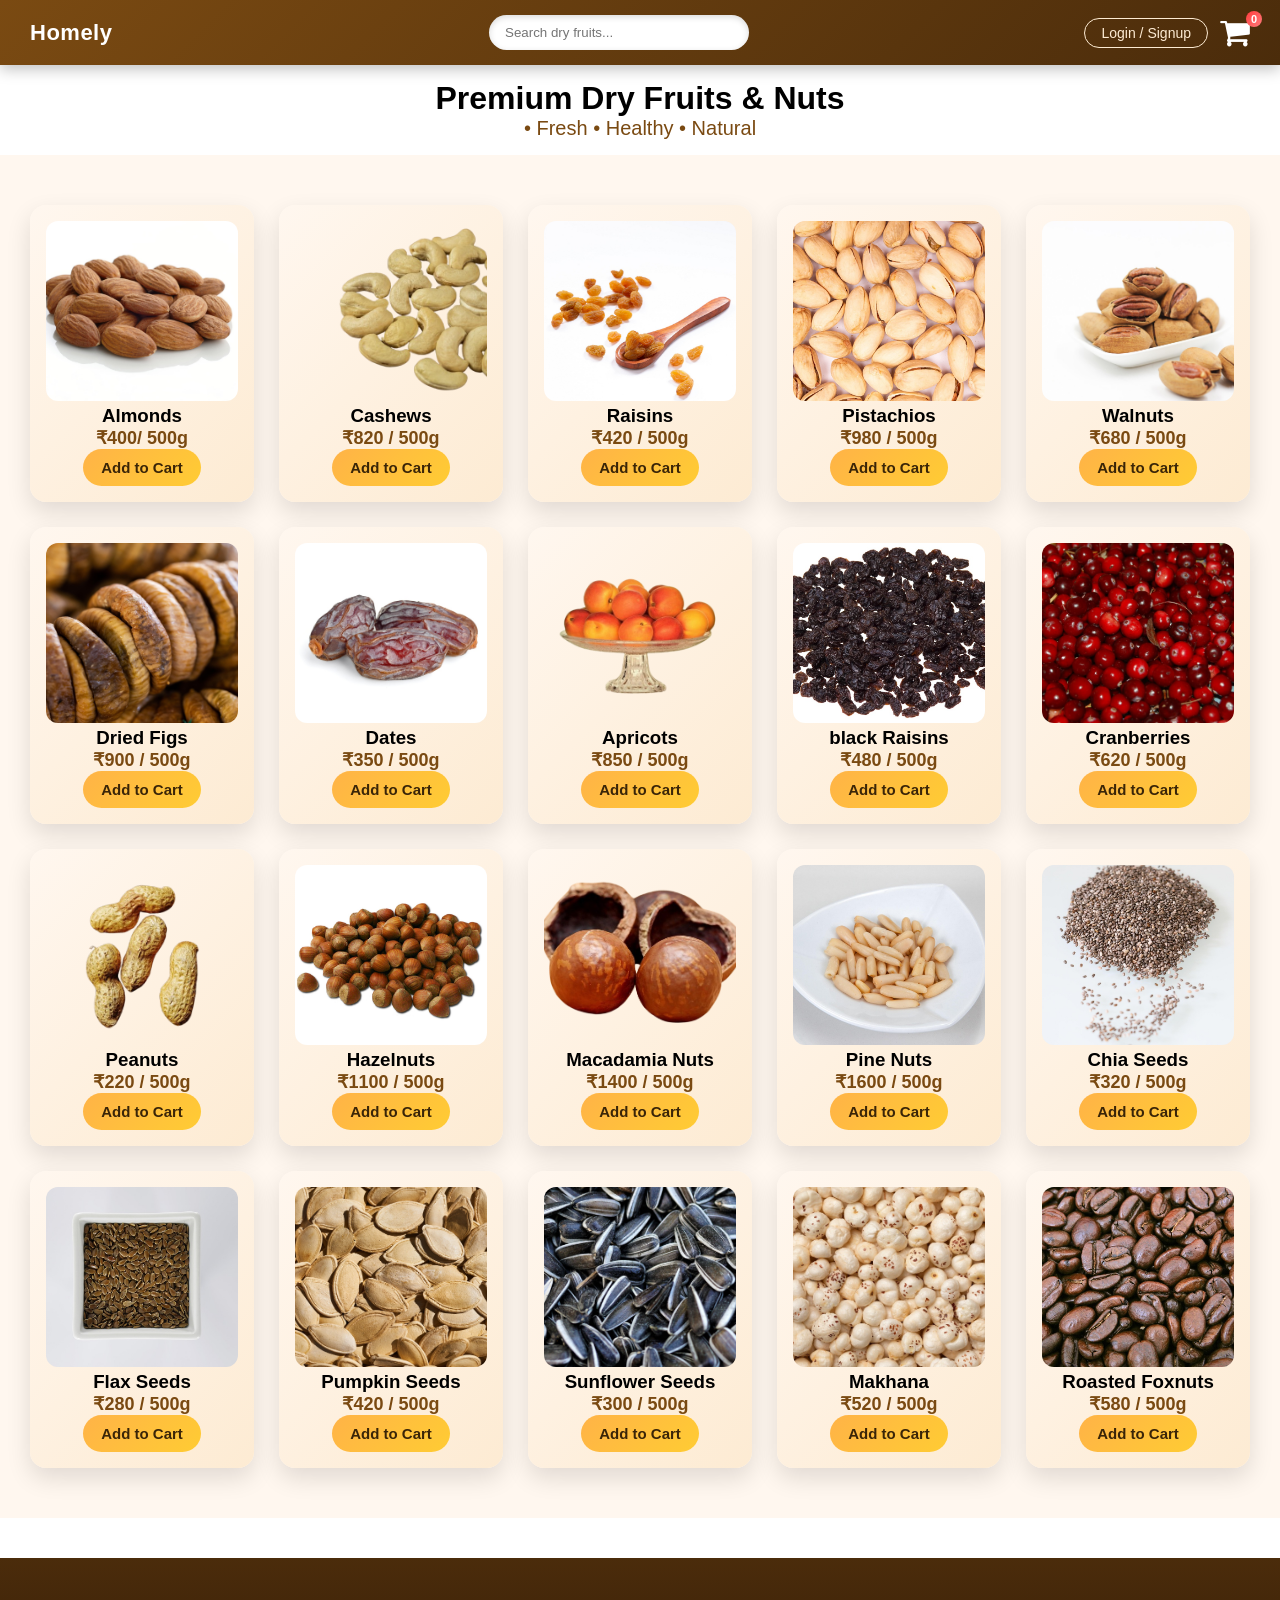
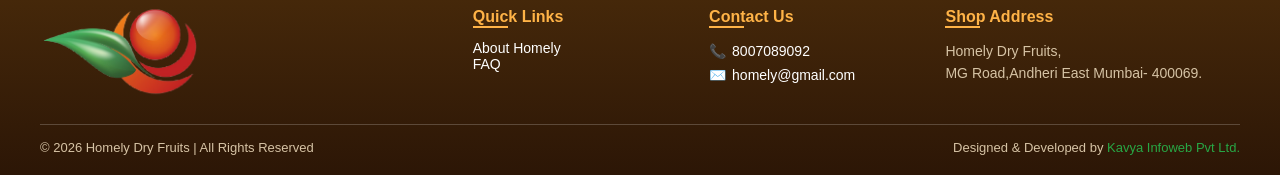
==== frontend/index.html @ 553db838 "Initial commit - Homely project" ====
<!DOCTYPE html>
<html lang="en">
<head>
  <meta charset="UTF-8">
  <meta name="viewport" content="width=device-width, initial-scale=1.0">
  <title>Homely Dry Fruits</title>
  <link rel="icon" type="image/png" sizes="32x32" href="./assets/logo.png/logo.png">
  <link rel="stylesheet" href="./css/footer.css">
   <link rel="stylesheet" href="./css/home.css">
  <link rel="stylesheet" href="https://cdnjs.cloudflare.com/ajax/libs/font-awesome/4.7.0/css/font-awesome.min.css">
</head>
<body>

<!--1 HEADER-->

<nav class="navbar">
  <div class="nav-left">
    <h2><b>Homely</b></h2>
  </div>

  <!-- 2 Search fruits-->
   <div class="nav-center">
    <input type="text" id="searchInput" placeholder="Search dry fruits...">
   </div>

   <!-- 3 right element login & logout buttons-->

   <div class="nav-right">
   <button class="nav-btn login-btn" onclick="window.location.href='login.html'">Login / Signup</button>
    </div>
     <!--right Cart icon and cart count-->

   <div class="cart-container">
  <a href="cart.html" class="cart-link">
    <i class="fa fa-shopping-cart" id="cart-icon"></i>  
    <span id="cart-count">0</span>
  </a>
  </div>
    </nav>
<!-- main content placeholder -->

      <main class="content">
      <h1>Premium Dry Fruits & Nuts</h1>
      <p class="tagline"> • Fresh • Healthy • Natural</p>
      </main>

 <!--products and product-grid-->
   <section class="products">
    <div class="product-grid">

      <!-- 1 Almonds-->

    <div class="product-card">
      <img src="./assets/images/Almonds.jpg">
      <h3 class="product-name">Almonds</h3>
      <p class="price">₹400/ 500g</p>
      <button class="add-to-cart"
    data-name="Almonds"
    data-price="400">Add to Cart</button>
       </div>

       <!-- 2 cashews-->

    <div class="product-card">
      <img src="./assets/images/Cashews.jpg">
      <h3 class="product-name">Cashews</h3>
      <p class="price">₹820 / 500g</p>
       <button class="add-to-cart"
        data-name="Cashews"
        data-price="820">Add to Cart</button>
    </div>

    <!-- 3 raisins-->

    <div class="product-card">
      <img src="./assets/images/Raisins.jpg">
      <h3 class="product-name">Raisins</h3>
      <p class="price">₹420 / 500g</p>
       <button class="add-to-cart"
        data-name="Raisins"
        data-price="420">Add to Cart</button>
    </div>

    <!--4 pistachios-->

    <div class="product-card">
      <img src="./assets/images/Pistachios.jpg">
      <h3 class="product-name">Pistachios</h3>
      <p class="price">₹980 / 500g</p>
       <button class="add-to-cart"
        data-name="Pistachios"
        data-price="980">Add to Cart</button>
    </div>


    <!-- 5 walnuts-->
    <div class="product-card">
      <img src="./assets/images/Walnuts.jpg">
      <h3 class="product-name">Walnuts</h3>
      <p class="price">₹680 / 500g</p>
       <button class="add-to-cart"
        data-name="Walnuts"
        data-price="680">Add to Cart</button>
    </div>

   <!-- 6 dried figs-->

    <div class="product-card">
      <img src="./assets/images/Driedfigs.jpg">
      <h3 class="product-name">Dried Figs</h3>
      <p class="price">₹900 / 500g</p>
      <button class="add-to-cart"
        data-name="Dried Figs"
        data-price="900">Add to Cart</button>
    </div>

    <!-- 7 dates-->

    <div class="product-card">
      <img src="./assets/images/Dates.jpg">
      <h3 class="product-name">Dates</h3>
      <p class="price">₹350 / 500g</p>
      <button class="add-to-cart"
        data-name="Dates"
        data-price="350">Add to Cart</button>
    </div>

    <!--8 apricots-->

    <div class="product-card">
      <img src="./assets/images/Apricots.jpg">
      <h3 class="product-name">Apricots</h3>
      <p class="price">₹850 / 500g</p>
       <button class="add-to-cart"
        data-name="Apricots"
        data-price="850">Add to Cart</button>
    </div>

    <!-- 9 black raisins-->

    <div class="product-card">
      <img src="./assets/images/Black Raisins.jpg">
      <h3 class="product-name">black Raisins</h3>
      <p class="price">₹480 / 500g</p>
     <button class="add-to-cart"
        data-name="Raisins"
        data-price="480">Add to Cart</button>
    </div>

    <!--10 cranberries-->

    <div class="product-card">
      <img src="./assets/images/Cranberries.jpg">
      <h3 class="product-name">Cranberries</h3>
      <p class="price">₹620 / 500g</p>
      <button class="add-to-cart"
        data-name="Cranberries"
        data-price="620">Add to Cart</button>
    </div>

    <!--11 peanuts-->

    <div class="product-card">
      <img src="./assets/images/Peanuts.jpg">
      <h3 class="product-name">Peanuts</h3>
      <p class="price">₹220 / 500g</p>
      <button class="add-to-cart"
        data-name="Peanuts"
        data-price="220">Add to Cart</button>
    </div>

    <!--12 hazelnuts-->

    <div class="product-card">
      <img src="./assets/images/Hazelnuts.jpg">
      <h3 class="product-name">Hazelnuts</h3>
      <p class="price">₹1100 / 500g</p>
      <button class="add-to-cart"
        data-name="Hazelnuts"
        data-price="1100">Add to Cart</button>
    </div>

    <!--13 macadamia nuts -->

    <div class="product-card">
      <img src="./assets/images/MacadamiaNuts.jpg">
      <h3 class="product-name">Macadamia Nuts</h3>
      <p class="price">₹1400 / 500g</p>
       <button class="add-to-cart"
        data-name="Macadamia Nuts"
        data-price="1400">Add to Cart</button>
    </div>

    <!--14 pine nuts -->

    <div class="product-card">
      <img src="./assets/images/PineNuts.jpg">
      <h3 class="product-name">Pine Nuts</h3>
      <p class="price">₹1600 / 500g</p>
     <button class="add-to-cart"
        data-name="Pine-Nuts"
        data-price="1600">Add to Cart</button>
    </div>

    <!-- 15 chia seeds -->

    <div class="product-card">
      <img src="./assets/images/ChiaSeeds.jpg">
      <h3 class="product-name">Chia Seeds</h3>
      <p class="price">₹320 / 500g</p>
       <button class="add-to-cart"
        data-name="Chia Seeds"
        data-price="320">Add to Cart</button>
    </div>

    <!--16 flex seeds -->

    <div class="product-card">
      <img src="./assets/images/FlaxSeeds.jpg">
      <h3 class="product-name">Flax Seeds</h3>
      <p class="price">₹280 / 500g</p>
     <button class="add-to-cart"
        data-name="Flax Seeds"
        data-price="280">Add to Cart</button>
    </div>

    <!--17 pumpkin seeds-->

    <div class="product-card">
      <img src="./assets/images/PumpkinSeeds.jpg">
      <h3 class="product-name">Pumpkin Seeds</h3>
      <p class="price">₹420 / 500g</p>
      <button class="add-to-cart"
        data-name="Pumpkin Seeds"
        data-price="420">Add to Cart</button>
    </div>

    <!--18 sunflower seeds -->

    <div class="product-card">
      <img src="./assets/images/Sunflowerseeds.jpg">
      <h3 class="product-name">Sunflower Seeds</h3>
      <p class="price">₹300 / 500g</p>
      <button class="add-to-cart"
        data-name="Sunflower-seeds"
        data-price="300">Add to Cart</button>
    </div>

   <!--19 makhana-->

    <div class="product-card">
      <img src="./assets/images/Makhana.jpg">
      <h3 class="product-name">Makhana</h3>
      <p class="price">₹520 / 500g</p>
      <button class="add-to-cart"
        data-name="Makhana"
        data-price="520">Add to Cart</button>
    </div>

    <!--20 roasted foxnuts-->

    <div class="product-card">
      <img src="./assets/images/RoastedFoxnuts.jpg">
      <h3 class="product-name">Roasted Foxnuts</h3>
      <p class="price">₹580 / 500g</p>
      <button class="add-to-cart"
        data-name="Roasted-Foxnuts"
        data-price="580">Add to Cart</button>
    </div>

  </div>
</section>

<!-- Footer Section-->
<footer class="footer">
  <div class="footer-container">
    <!-- Left Section logo -->
    <div class="footer-section">
      <div class="logo">
        <img src="./assets/logo.png/logo.png" alt="">
      </div>
    </div>

    <!-- Quick Links -->
   <div class="footer-section">
   <h4>Quick Links</h4>
   <ul>
    <li><a href="about-us.html">About Homely</a></li>
    <li><a href="faq.html">FAQ</a></li>
  </ul>
   </div>

    <!-- Contact -->
     <div class="footer-section">
     <h4>Contact Us</h4>
     <p>📞<a href="tel:+918007089092">8007089092</a></p>
     <p>✉️<a href="mailto:homely@gmail.com">homely@gmail.com</a></p>
     </div>

     <!-- Address -->
     <div class="footer-section">
      <h4>Shop Address</h4>
      <p>Homely Dry Fruits,<br>MG Road,Andheri East Mumbai- 400069.</p>
    </div>
  </div>

  <!-- Footer Bottom  copy right and company name section-->

    <div class="footer-bottom">
    <p>© 2026 Homely Dry Fruits | All Rights Reserved</p>
     <p> Designed & Developed by<a href="https://kavyainfoweb.com/" target="_blank" rel="noopener"> Kavya Infoweb Pvt Ltd.</a></p>
  </div>
</footer>
   <!--js for Search fruits-->
   
<script src="./js/searchproduct.js"></script>
<script src="./js/addcart.js"></script>
</body>
</html>
---- frontend/css/footer.css ----
/* =====================
   COLOR SYSTEM
===================== */
:root {
  --primary: #7a4a12;
  --primary-dark: #4b2c0b;
  --white: #ffffff;

  --footer-bg-start: #4b2c0b;
  --footer-bg-end: #2c1606;
  --footer-text: #ffffff;
  --footer-muted: #d6c3a5;
  --footer-accent: #ffb347;
  --footer-link: #28a745;

  --border-soft: rgba(255, 255, 255, 0.15);
}

/* =====================
   FOOTER
===================== */
.footer {
  background: linear-gradient(180deg, var(--footer-bg-start), var(--footer-bg-end));
  color: var(--footer-text);
  padding: 30px 20px 12px;   /* reduced height */
  margin-top: 50px;
}

/* FOOTER GRID */
.footer-container {
  max-width: 1200px;
  margin: auto;
  display: grid;
  grid-template-columns: 2fr 1fr 1fr 1.5fr;
  gap: 30px; /* tighter spacing */
}

/* LOGO */
.footer .logo img {
  width: 160px;
}

/* FOOTER SECTIONS */
.footer-section h4 {
  font-size: 16px;
  margin-bottom: 0px;
  position: relative;
}
.footer-section h4::after {
  content: "";
  width: 35px;
  height: 2px;
  background: var(--footer-accent);
  display: block;
  margin-top: 0px;
}
.footer-section p {
  font-size: 14px;
  line-height: 1.6;
  display: flex;
  align-items: center;
  gap: 6px;
  margin: 2px 0;
  color: var(--footer-muted);
}
/* LIST */
.footer-section ul {
  list-style: none;
  padding: 0;
  margin: 0;
}
.footer-section ul li {
  margin-bottom: 0px;
}
/* LINKS */
.footer-section a {
  color: var(--footer-text);
  text-decoration: none;
  font-size: 14px;
  transition: all 0.3s ease;
}

.footer-section a:hover {
  color: var(--footer-accent);
  padding-left: 5px;
}

/* =====================
   FOOTER BOTTOM
===================== */
.footer-bottom {
  max-width: 1200px;
  margin: 18px auto 0;
  padding-top: 10px;
  display: flex;
  justify-content: space-between;
  align-items: center;
  border-top: 1px solid var(--border-soft);
  font-size: 13px;
}

.footer-bottom p {
  color: var(--footer-muted);
}

.footer-bottom a {
  color: var(--footer-link);
  font-weight: 500;
  text-decoration: none;
}



/* =====================
   RESPONSIVE
===================== */

/* Tablet */
@media (max-width: 900px) {
  .footer-container {
    grid-template-columns: 1fr 1fr;
    gap: 25px;
  }
}

/* Mobile */
@media (max-width: 600px) {
  .footer {
    padding: 25px 15px 10px;
  }

  .footer-container {
    grid-template-columns: 1fr;
    text-align: center;
    gap: 22px;
  }

  .footer .logo img {
    margin: 0 auto;
  }

  .footer-section h4::after {
    margin: 6px auto 0;
  }

  .footer-bottom {
    flex-direction: column;
    gap: 6px;
    text-align: center;
  }
}

/* Large screens */
@media (min-width: 1400px) {
  .footer {
    padding: 35px 80px 12px;
  }
}
---- frontend/css/home.css ----
/* =====================
   DESIGN TOKENS (ADVANCED)
===================== */
:root {
  --primary: #7a4a12;
  --primary-dark: #4b2c0b;
  --primary-darker: #2c1606;

  --accent: #ffb347;
  --accent-light: #ffcc33;

  --bg-light: #fff7ef;
  --bg-card: #fdebd3;

  --text-dark: #3a2508;
  --white: #ffffff;
}

/* =====================
   RESET
===================== */
* {
  margin: 0;
  padding: 0;
  box-sizing: border-box;
  font-family: Arial, sans-serif;
}

/* =====================
   NAVBAR
===================== */
.navbar {
  display: flex;
  align-items: center;
  justify-content: space-between;
  padding: 15px 30px;
  background: linear-gradient(135deg, var(--primary), var(--primary-dark));
  color: var(--white);
  box-shadow: 0 4px 14px rgba(0,0,0,0.25);
}

/* Logo */
.nav-left {
  flex: 1;
}

.nav-left h2 {
  font-size: 22px;
  font-weight: 700;
  letter-spacing: 0.5px;
}

/* Search */
.nav-center {
  flex: 2;
  text-align: center;
}

.nav-center input {
  padding: 10px 16px;
  width: 260px;
  border-radius: 30px;
  border: none;
  outline: none;
  background: var(--white);
  box-shadow: inset 0 2px 6px rgba(0,0,0,0.15);
}

/* Right section */
.nav-right {
  flex: 1;
  display: flex;
  align-items: center;
  justify-content: flex-end;
  gap: 10px;
}

/* Buttons */
.nav-btn {
  background: transparent;
  border: 1px solid var(--bg-card);
  color: var(--bg-card);
  padding: 6px 16px;
  border-radius: 20px;
  font-size: 14px;
  cursor: pointer;
  transition: all 0.3s ease;
}



/* Cart icon color */
.cart-link {
  color: #ffffff;       /* white */
}

.cart-link:hover {
  color: #ffb347;       /* accent color */
}

/* Cart icon specifically */
#cart-icon {
  color: #ffffff;
}
/* Cart */
.cart-container {
  position: relative;
  display: flex;
  align-items: center;
  margin-left: 12px;
}

#cart-icon {
  font-size: 32px;
  cursor: pointer;
  transition: transform 0.3s ease;
}

#cart-icon:hover {
  transform: scale(1.1);
}

#cart-count {
  position: absolute;
  top: -6px;
  right: -12px;
  width: 16px;
  height: 16px;
  font-size: 11px;
  font-weight: bold;
  background: linear-gradient(135deg, #ff3c3c, #ff7b7b);
  color: var(--white);
  border-radius: 50%;
  display: flex;
  align-items: center;
  justify-content: center;
}

/*HERO */
.content {
  text-align: center;
  padding: 15px;
}

.tagline {
  font-size: 20px;
  font-weight: 500;
  color: var(--primary);
  animation: taglineFade 4s ease-in-out infinite;
}

@keyframes taglineFade {
  0%   { opacity: 0.6; }
  50%  { opacity: 1; color: var(--accent); }
  100% { opacity: 0.6; }
}

/*PRODUCTS*/
.products {
  padding: 50px 30px;
  text-align: center;
  background: var(--bg-light);
}

.product-grid {
  display: grid;
  grid-template-columns: repeat(auto-fit, minmax(220px, 1fr));
  gap: 25px;
}

.product-card {
  background: linear-gradient(135deg, var(--bg-light), var(--bg-card));
  border-radius: 16px;
  padding: 16px;
  box-shadow: 0 10px 25px rgba(0,0,0,0.12);
  transition: all 0.3s ease;
}

.product-card:hover {
  transform: translateY(-6px);
  box-shadow: 0 16px 35px rgba(0,0,0,0.18);
}

.product-card img {
  width: 100%;
  height: 180px;
  object-fit: cover;
  border-radius: 12px;
}

.price {
  color: var(--primary);
  font-size: 18px;
  font-weight: 700;
}

/* Add to cart */
.add-to-cart {
  background: linear-gradient(135deg, var(--accent), var(--accent-light));
  color: var(--text-dark);
  border: none;
  padding: 10px 18px;
  border-radius: 30px;
  font-size: 15px;
  font-weight: 600;
  cursor: pointer;
  transition: all 0.3s ease;
}

.add-to-cart:hover {
  transform: translateY(-3px) scale(1.05);
  box-shadow: 0 10px 20px rgba(0,0,0,0.25);
}

.add-to-cart:active {
  transform: scale(0.95);
}

.add-to-cart.added {
  background: #28a745;
  pointer-events: none;
}

/*FOOTER*/
.footer {
  background: linear-gradient(180deg, var(--primary-dark), var(--primary-darker));
  color: var(--white);
  padding: 50px 40px 20px;
  margin-top: 40px;
}

.footer-container {
  display: grid;
  grid-template-columns: 2fr 1fr 1fr 1.5fr;
  gap: 40px;
}

.footer-section h4 {
  color: var(--accent);
  font-size: 16px;
  margin-bottom: 12px;
}

.footer-section p,
.footer-section li {
  font-size: 14px;
  margin-bottom:0px;
}

.footer-section a {
  color: var(--white);
  text-decoration: none;
}

.footer-bottom {
  margin-top: 20px;
  padding-top: 15px;
  border-top: 1px solid rgba(255,255,255,0.2);
  display: flex;
  justify-content: space-between;
  align-items: center;
}

/* =====================
   RESPONSIVE
===================== */
@media (max-width: 900px) {
  .footer-container {
    grid-template-columns: 1fr 1fr;
  }
}

@media (max-width: 768px) {
  .navbar {
    flex-direction: column;
    gap: 12px;
  }

  .nav-center input {
    width: 100%;
    max-width: 300px;
  }

  .products {
    padding: 30px 15px;
  }

  .footer-container {
    grid-template-columns: 1fr;
    text-align: center;
  }

  .footer-bottom {
    flex-direction: column;
    gap: 10px;
  }
}

@media (max-width: 480px) {
  .tagline {
    font-size: 16px;
  }

  .price {
    font-size: 16px;
  }
}
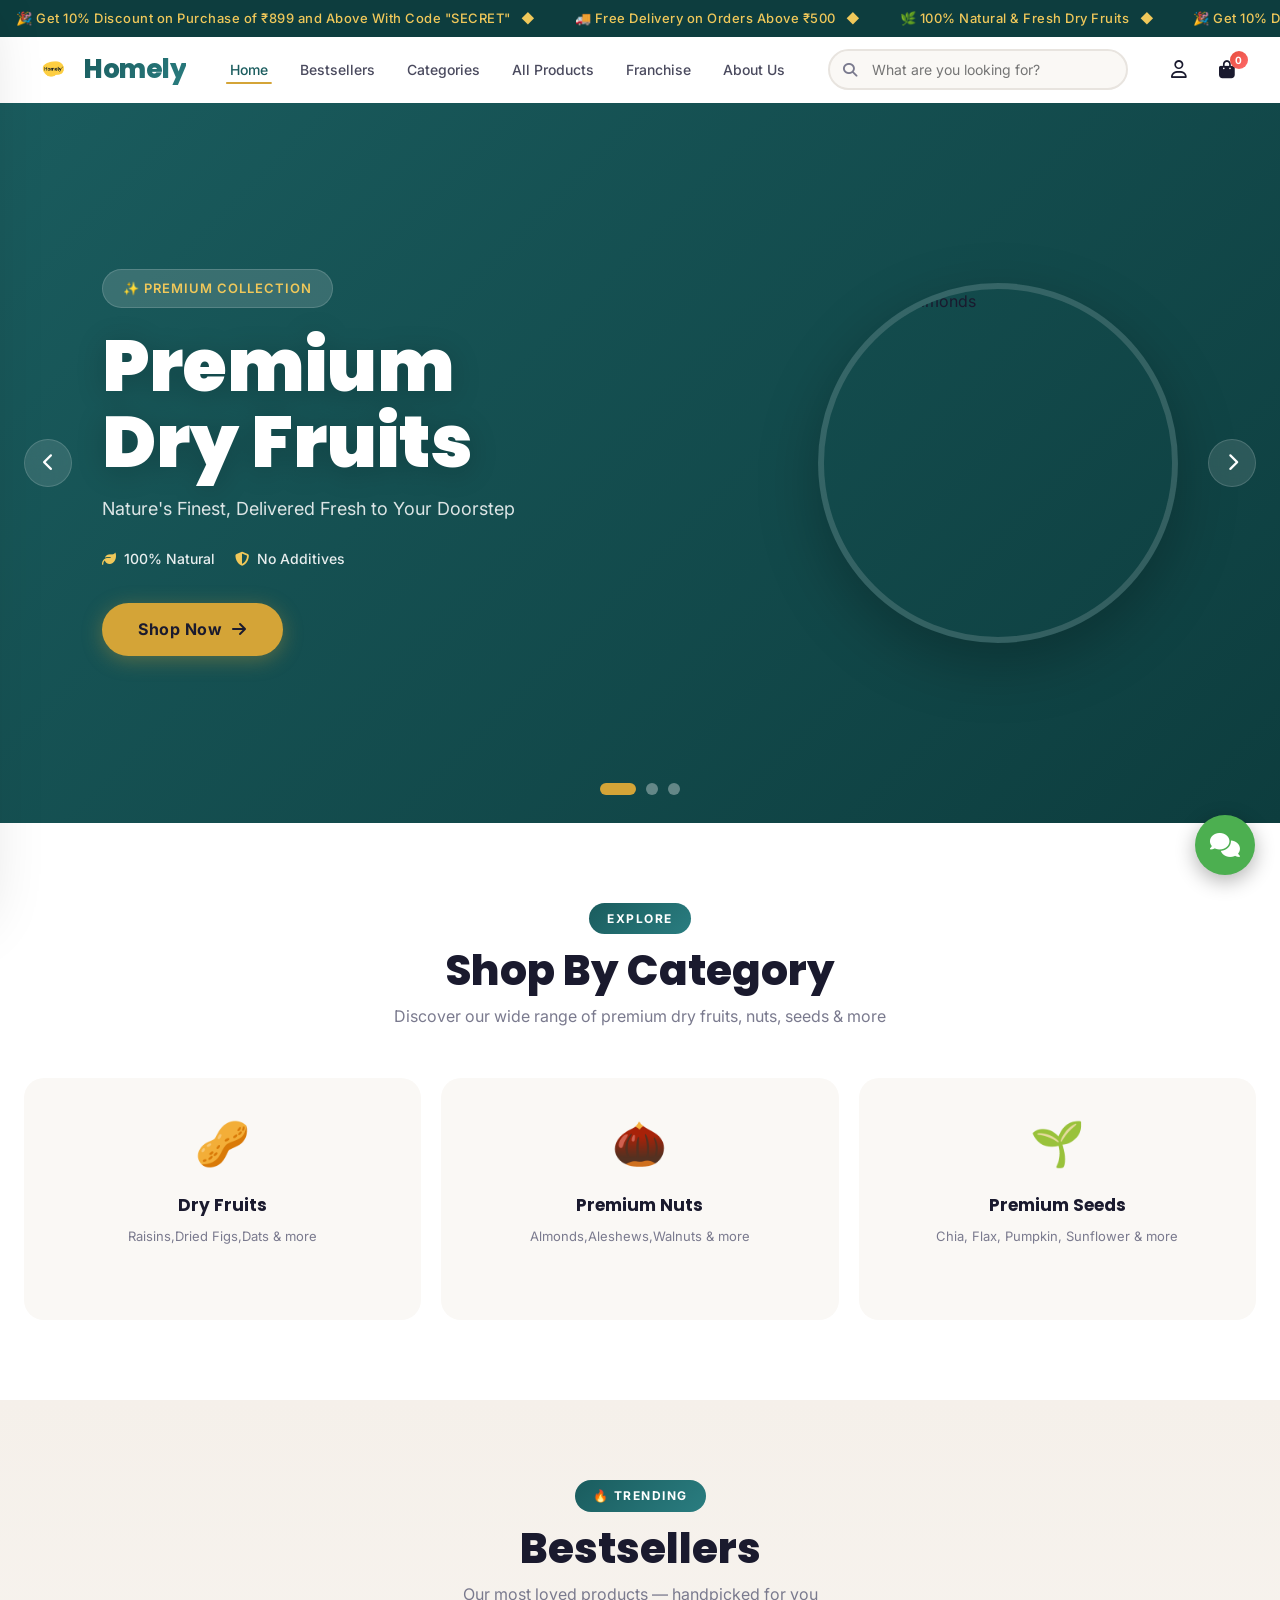
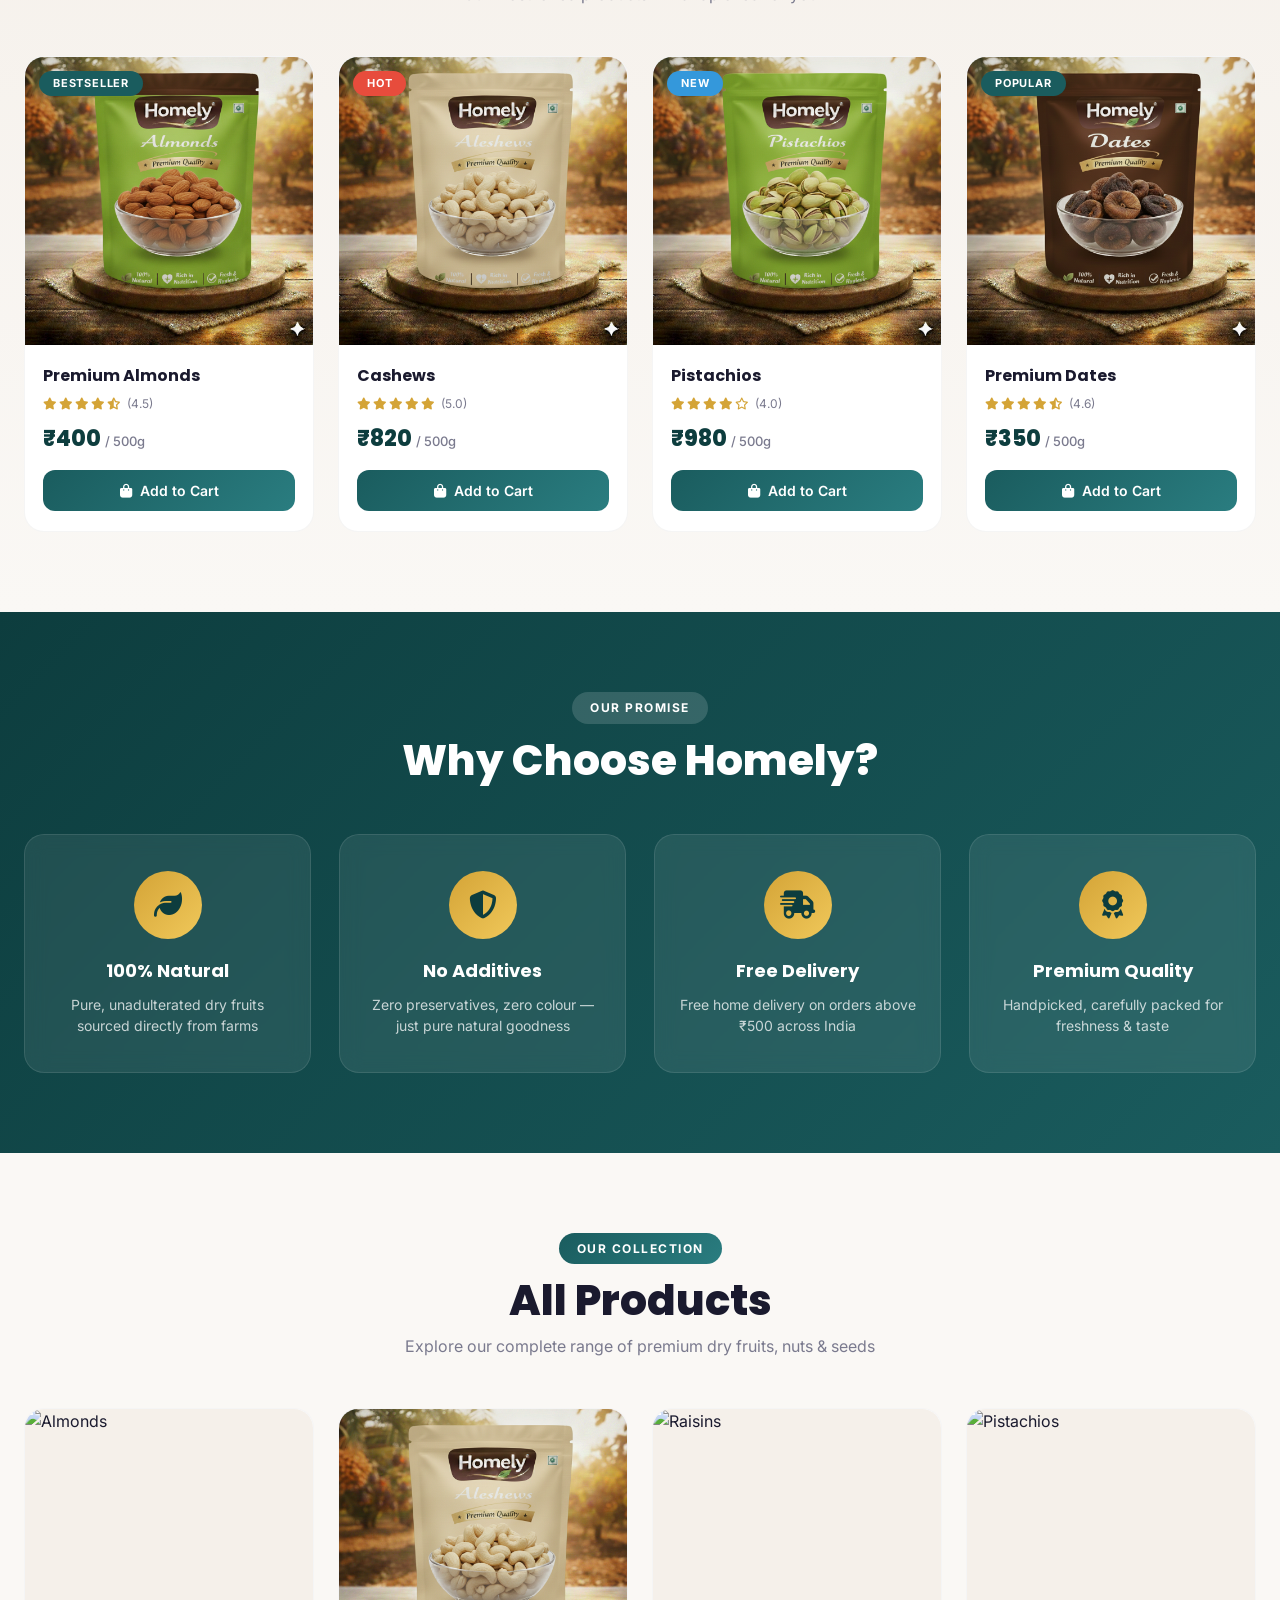
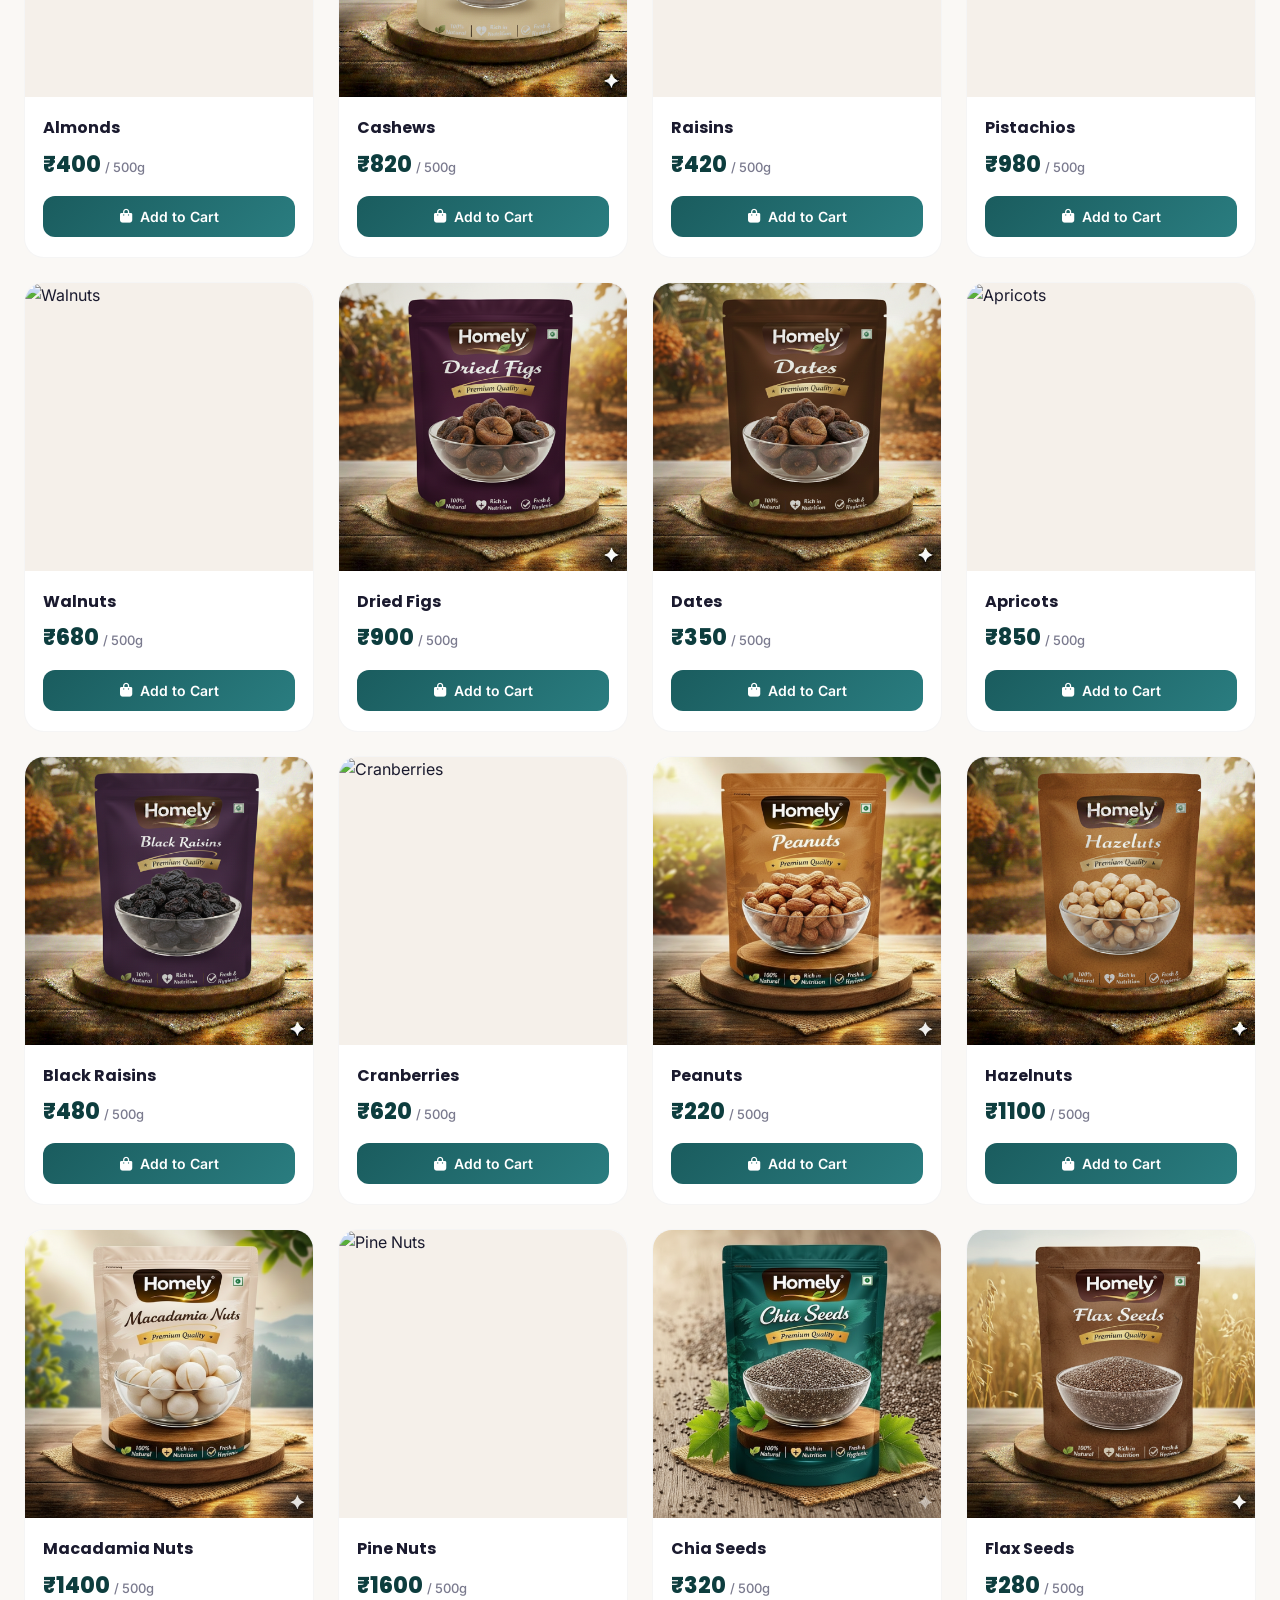
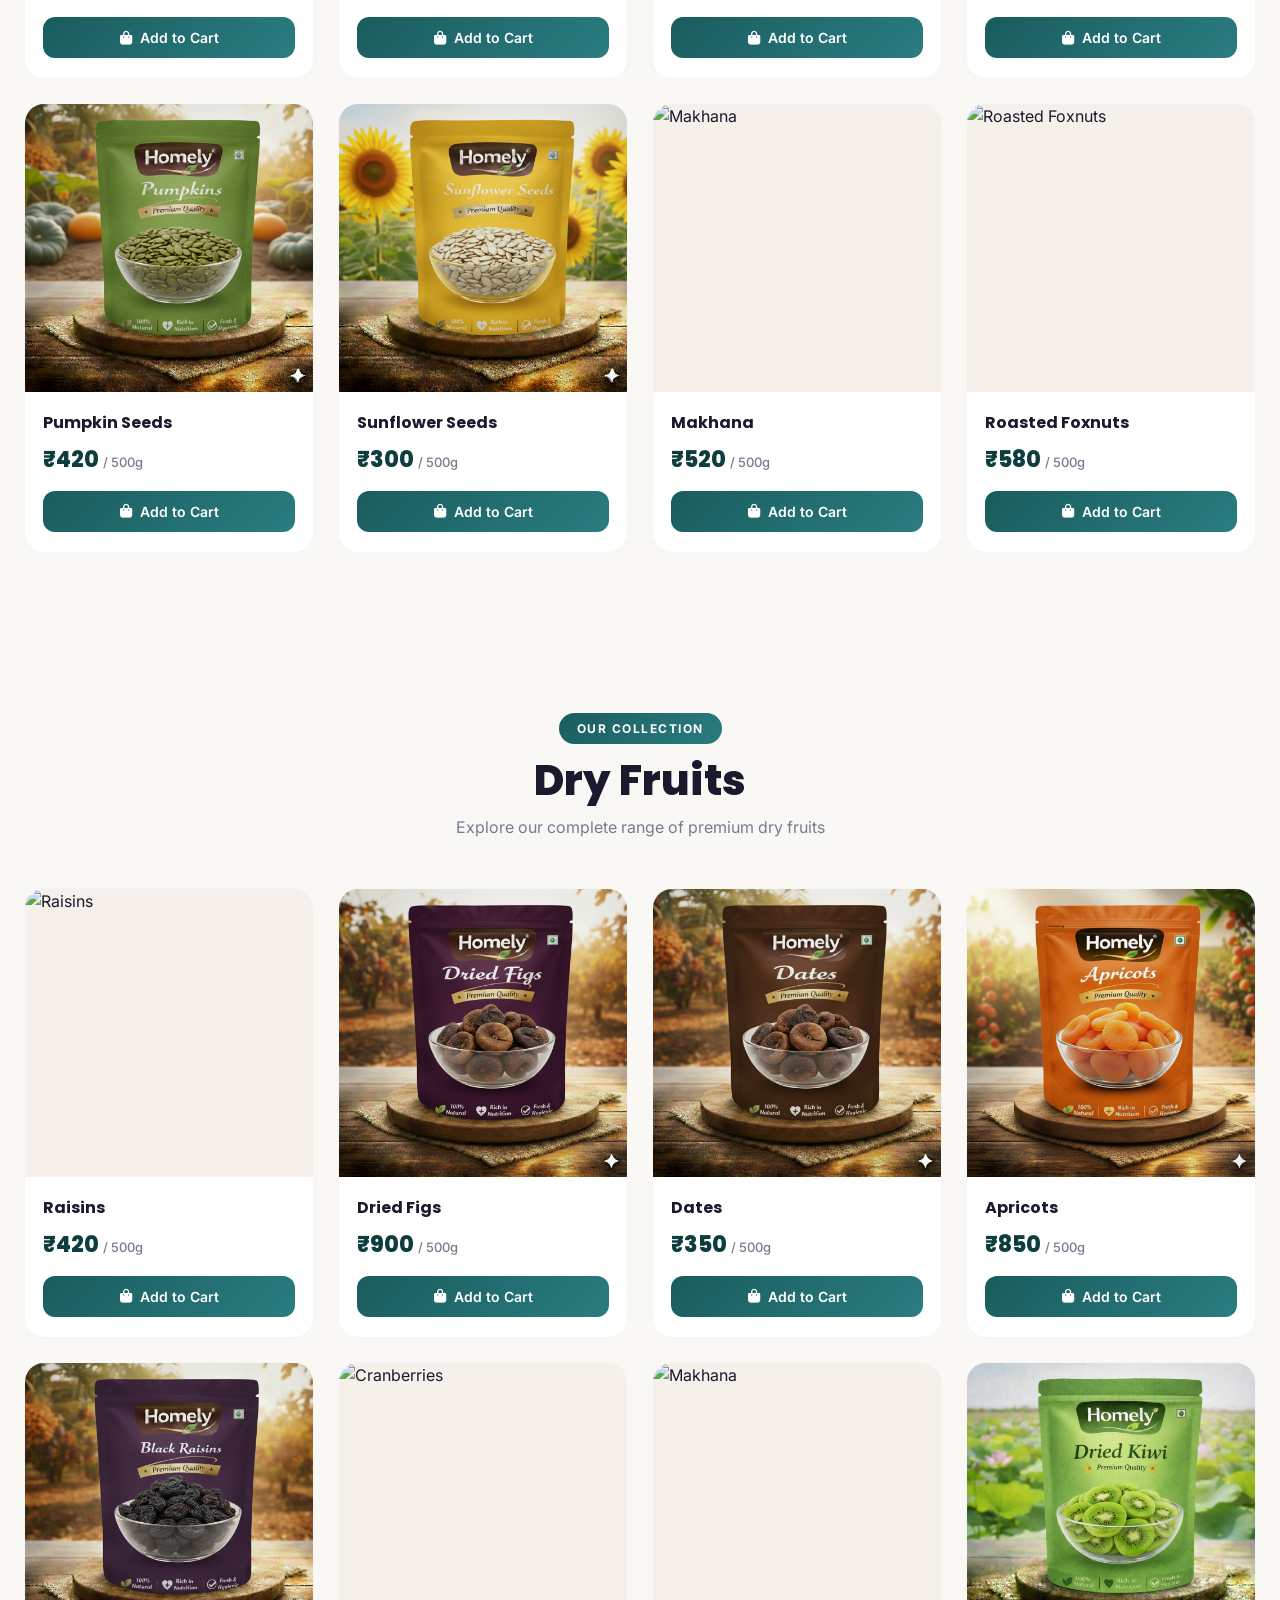
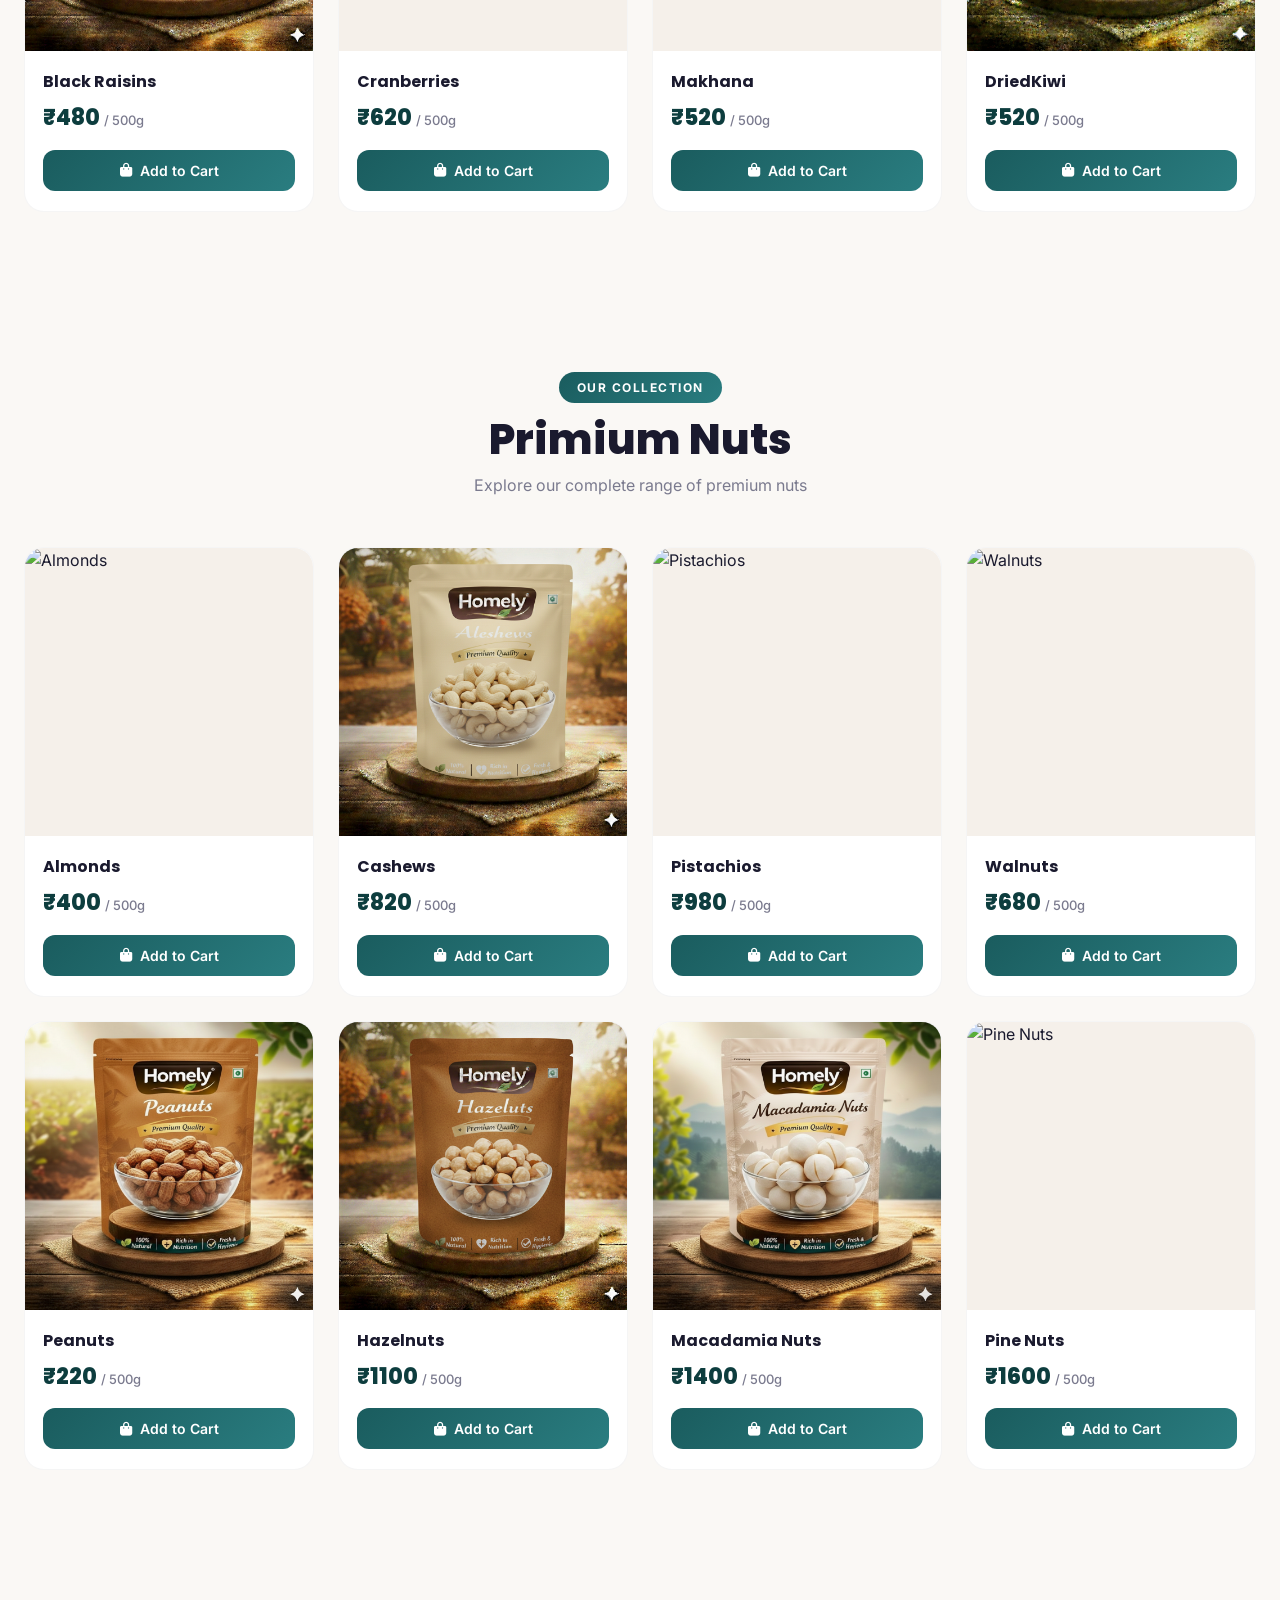
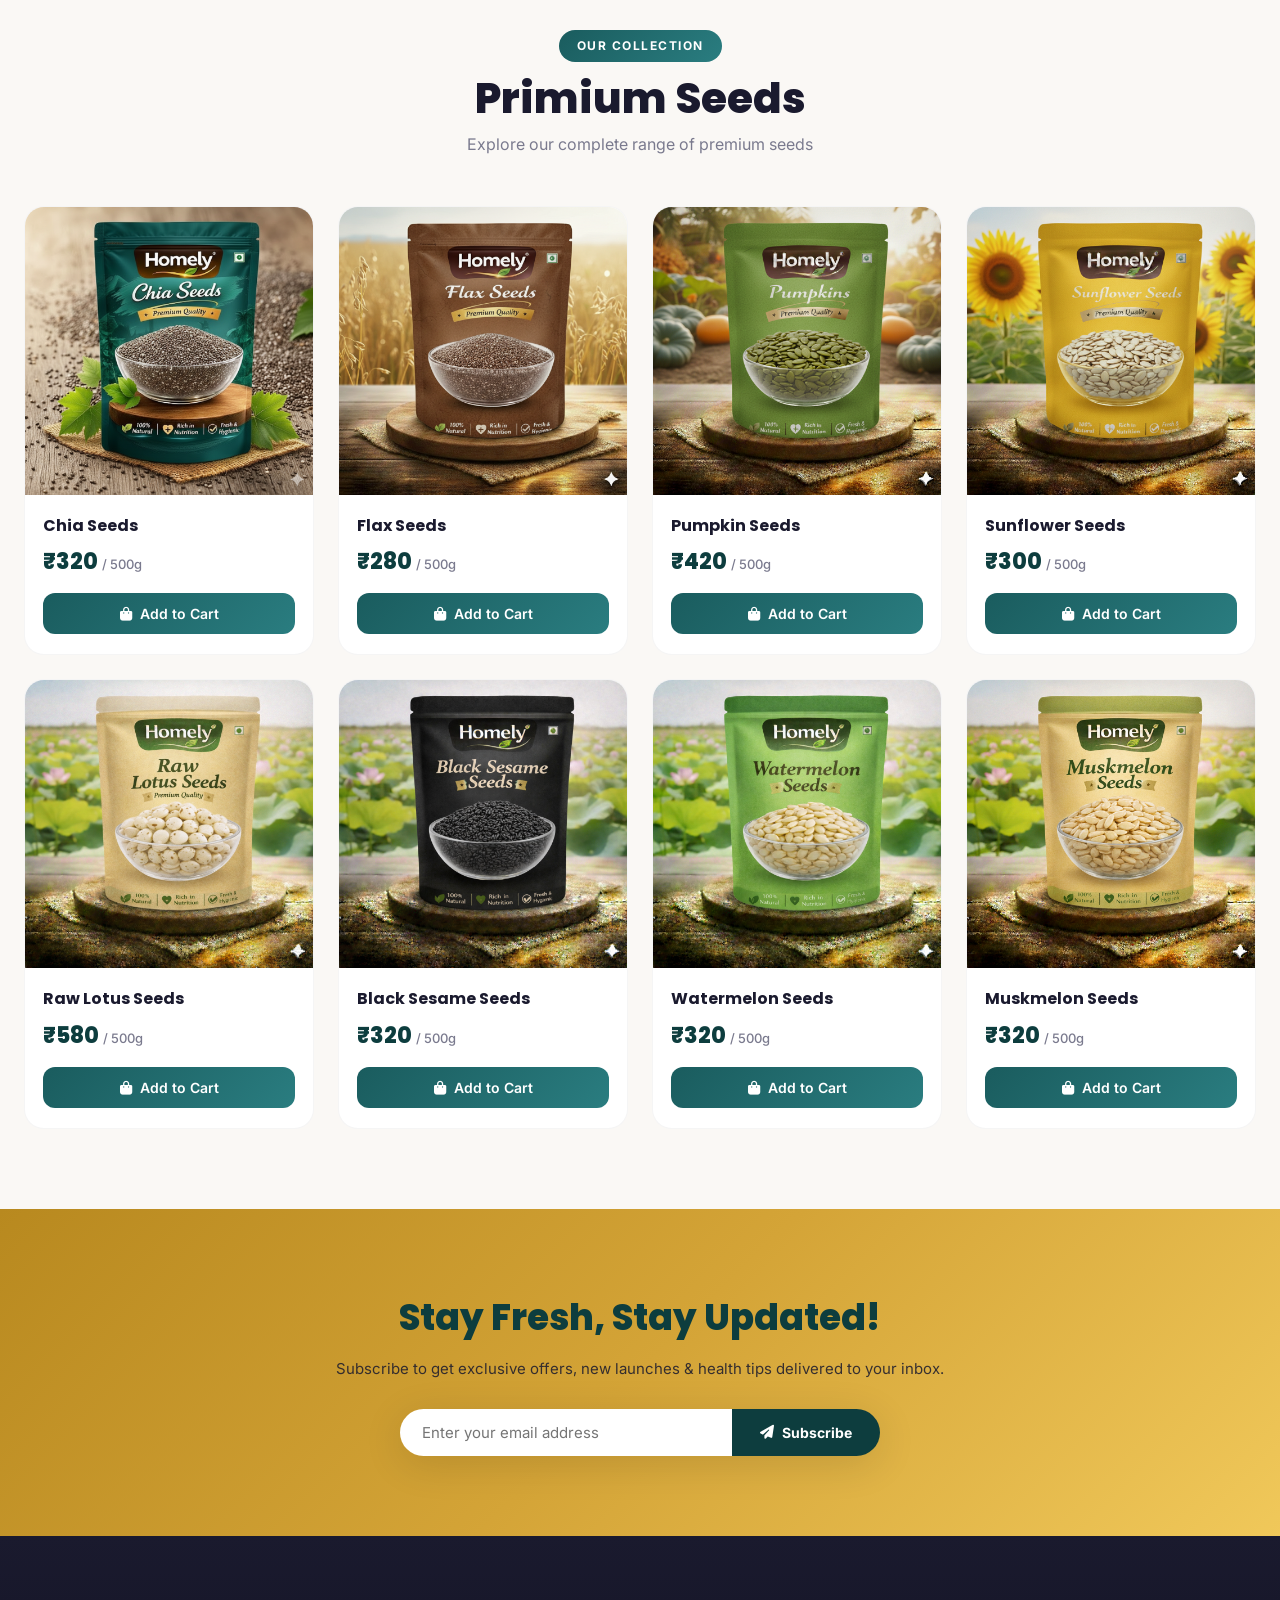
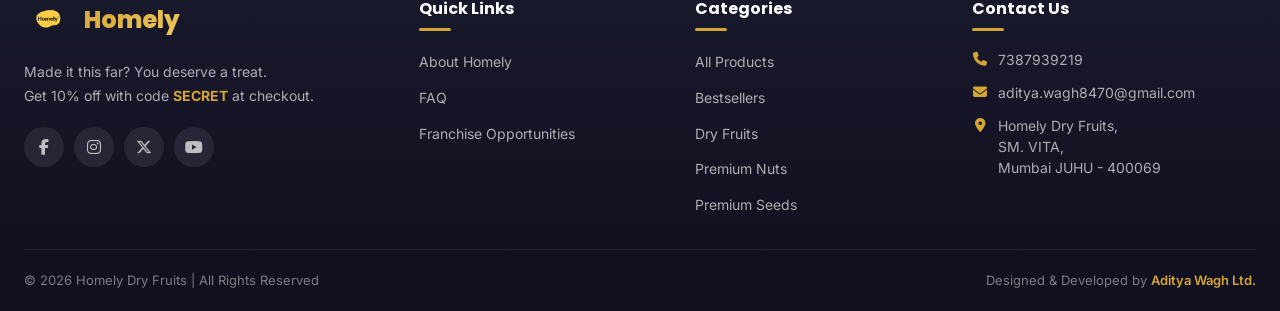
==== commit 4f8d1d02: "Add root gitignore" ====
--- a/frontend/index.html
+++ b/frontend/index.html
@@ -1,319 +1,1446 @@
 <!DOCTYPE html>
 <html lang="en">
+
 <head>
   <meta charset="UTF-8">
   <meta name="viewport" content="width=device-width, initial-scale=1.0">
-  <title>Homely Dry Fruits</title>
-  <link rel="icon" type="image/png" sizes="32x32" href="./assets/logo.png/logo.png">
-  <link rel="stylesheet" href="./css/footer.css">
-   <link rel="stylesheet" href="./css/home.css">
-  <link rel="stylesheet" href="https://cdnjs.cloudflare.com/ajax/libs/font-awesome/4.7.0/css/font-awesome.min.css">
+  <title>Homely | Premium Dry Fruits & Nuts | Online Store</title>
+  <link rel="icon" type="image/png" sizes="35x35" href="./assets/logo.png/mainlogo.png">
+  <link rel="preconnect" href="https://fonts.googleapis.com">
+  <link rel="preconnect" href="https://fonts.gstatic.com" crossorigin>
+  <link
+    href="https://fonts.googleapis.com/css2?family=Poppins:wght@300;400;500;600;700;800;900&family=Inter:wght@300;400;500;600;700&display=swap"
+    rel="stylesheet">
+  <link rel="stylesheet" href="https://cdnjs.cloudflare.com/ajax/libs/font-awesome/6.5.1/css/all.min.css">
+  <link rel="stylesheet" href="./css/home.css">
+  <link rel="stylesheet" href="./css/chatbot.css" />
 </head>
+
 <body>
 
-<!--1 HEADER-->
-
-<nav class="navbar">
-  <div class="nav-left">
-    <h2><b>Homely</b></h2>
+  <!-- ============ ANNOUNCEMENT BAR ============ -->
+  <div class="announcement-bar">
+    <div class="announcement-track">
+      <span>🎉 Get 10% Discount on Purchase of ₹899 and Above With Code "SECRET" &nbsp; ◆ &nbsp;</span>
+      <span>🚚 Free Delivery on Orders Above ₹500 &nbsp; ◆ &nbsp;</span>
+      <span>🌿 100% Natural & Fresh Dry Fruits &nbsp; ◆ &nbsp;</span>
+      <span>🎉 Get 10% Discount on Purchase of ₹899 and Above With Code "SECRET" &nbsp; ◆ &nbsp;</span>
+      <span>🚚 Free Delivery on Orders Above ₹500 &nbsp; ◆ &nbsp;</span>
+      <span>🌿 100% Natural & Fresh Dry Fruits &nbsp; ◆ &nbsp;</span>
+    </div>
   </div>
 
-  <!-- 2 Search fruits-->
-   <div class="nav-center">
-    <input type="text" id="searchInput" placeholder="Search dry fruits...">
-   </div>
-
-   <!-- 3 right element login & logout buttons-->
-
-   <div class="nav-right">
-   <button class="nav-btn login-btn" onclick="window.location.href='login.html'">Login / Signup</button>
-    </div>
-     <!--right Cart icon and cart count-->
-
-   <div class="cart-container">
-  <a href="cart.html" class="cart-link">
-    <i class="fa fa-shopping-cart" id="cart-icon"></i>  
-    <span id="cart-count">0</span>
-  </a>
+  <!-- NAVIGATION BAR  -->
+  <nav class="navbar" id="navbar">
+    <!-- Hamburger -->
+    <div class="menu-toggle" id="menuToggle" onclick="toggleMenu()">
+      <span></span>
+      <span></span>
+      <span></span>
+    </div>
+
+    <!-- Logo -->
+    <a href="index.html" class="nav-logo">
+      <img src="./assets/logo/mainlogo.png" alt="Homely Logo" class="logo-img">
+      <span class="logo-text">Homely</span>
+    </a>
+
+    <!-- Nav Links (Desktop) -->
+    <ul class="nav-links" id="navLinks">
+      <li><a href="index.html" class="active">Home</a></li>
+      <li><a href="#bestsellers">Bestsellers</a></li>
+      <li><a href="#categories">Categories</a></li>
+      <li><a href="#products-section">All Products</a></li>
+      <li><a href="franchiseopportunities.html">Franchise</a></li>
+      <li><a href="about-us.html">About Us</a></li>
+    </ul>
+
+    <!-- Search -->
+    <div class="nav-search">
+      <i class="fa-solid fa-magnifying-glass search-icon"></i>
+      <input type="text" id="searchInput" placeholder="What are you looking for?">
+    </div>
+
+    <!-- Right Icons -->
+    <div class="nav-actions">
+      <a href="login.html" class="nav-action-btn" title="Account">
+        <i class="fa-regular fa-user"></i>
+      </a>
+      <a href="cart.html" class="nav-action-btn cart-btn" title="Cart">
+        <i class="fa-solid fa-bag-shopping"></i>
+        <span class="cart-badge" id="cart-count">0</span>
+      </a>
+    </div>
+  </nav>
+
+  <!-- MOBILE SIDEBAR -->
+  <div class="overlay" id="overlay" onclick="toggleMenu()"></div>
+  <div class="sidebar" id="sidebar">
+    <div class="sidebar-header">
+      <img src="./assets/logo/mainlogo.png" alt="Homely" class="sidebar-logo">
+      <span class="close-btn" onclick="toggleMenu()"><i class="fa-solid fa-xmark"></i></span>
+    </div>
+    <div class="sidebar-links">
+      <a href="index.html"><i class="fa-solid fa-house"></i> Home</a>
+      <a href="#bestsellers"><i class="fa-solid fa-fire"></i> Bestsellers</a>
+      <a href="#categories"><i class="fa-solid fa-grid"></i> Categories</a>
+      <a href="#products-section"><i class="fa-solid fa-leaf"></i> All Products</a>
+      <a href="franchiseopportunities.html"><i class="fa-solid fa-handshake"></i> Franchise</a>
+      <a href="about-us.html"><i class="fa-solid fa-circle-info"></i> About Us</a>
+      <a href="login.html"><i class="fa-regular fa-user"></i> Login / Sign Up</a>
+      <a href="cart.html"><i class="fa-solid fa-bag-shopping"></i> My Cart</a>
+      <a href="faq.html"><i class="fa-solid fa-circle-question"></i> FAQ</a>
+    </div>
   </div>
-    </nav>
-<!-- main content placeholder -->
-
-      <main class="content">
-      <h1>Premium Dry Fruits & Nuts</h1>
-      <p class="tagline"> • Fresh • Healthy • Natural</p>
-      </main>
-
- <!--products and product-grid-->
-   <section class="products">
-    <div class="product-grid">
-
-      <!-- 1 Almonds-->
-
-    <div class="product-card">
-      <img src="./assets/images/Almonds.jpg">
-      <h3 class="product-name">Almonds</h3>
-      <p class="price">₹400/ 500g</p>
-      <button class="add-to-cart"
-    data-name="Almonds"
-    data-price="400">Add to Cart</button>
-       </div>
-
-       <!-- 2 cashews-->
-
-    <div class="product-card">
-      <img src="./assets/images/Cashews.jpg">
-      <h3 class="product-name">Cashews</h3>
-      <p class="price">₹820 / 500g</p>
-       <button class="add-to-cart"
-        data-name="Cashews"
-        data-price="820">Add to Cart</button>
-    </div>
-
-    <!-- 3 raisins-->
-
-    <div class="product-card">
-      <img src="./assets/images/Raisins.jpg">
-      <h3 class="product-name">Raisins</h3>
-      <p class="price">₹420 / 500g</p>
-       <button class="add-to-cart"
-        data-name="Raisins"
-        data-price="420">Add to Cart</button>
-    </div>
-
-    <!--4 pistachios-->
-
-    <div class="product-card">
-      <img src="./assets/images/Pistachios.jpg">
-      <h3 class="product-name">Pistachios</h3>
-      <p class="price">₹980 / 500g</p>
-       <button class="add-to-cart"
-        data-name="Pistachios"
-        data-price="980">Add to Cart</button>
-    </div>
-
-
-    <!-- 5 walnuts-->
-    <div class="product-card">
-      <img src="./assets/images/Walnuts.jpg">
-      <h3 class="product-name">Walnuts</h3>
-      <p class="price">₹680 / 500g</p>
-       <button class="add-to-cart"
-        data-name="Walnuts"
-        data-price="680">Add to Cart</button>
-    </div>
-
-   <!-- 6 dried figs-->
-
-    <div class="product-card">
-      <img src="./assets/images/Driedfigs.jpg">
-      <h3 class="product-name">Dried Figs</h3>
-      <p class="price">₹900 / 500g</p>
-      <button class="add-to-cart"
-        data-name="Dried Figs"
-        data-price="900">Add to Cart</button>
-    </div>
-
-    <!-- 7 dates-->
-
-    <div class="product-card">
-      <img src="./assets/images/Dates.jpg">
-      <h3 class="product-name">Dates</h3>
-      <p class="price">₹350 / 500g</p>
-      <button class="add-to-cart"
-        data-name="Dates"
-        data-price="350">Add to Cart</button>
-    </div>
-
-    <!--8 apricots-->
-
-    <div class="product-card">
-      <img src="./assets/images/Apricots.jpg">
-      <h3 class="product-name">Apricots</h3>
-      <p class="price">₹850 / 500g</p>
-       <button class="add-to-cart"
-        data-name="Apricots"
-        data-price="850">Add to Cart</button>
-    </div>
-
-    <!-- 9 black raisins-->
-
-    <div class="product-card">
-      <img src="./assets/images/Black Raisins.jpg">
-      <h3 class="product-name">black Raisins</h3>
-      <p class="price">₹480 / 500g</p>
-     <button class="add-to-cart"
-        data-name="Raisins"
-        data-price="480">Add to Cart</button>
-    </div>
-
-    <!--10 cranberries-->
-
-    <div class="product-card">
-      <img src="./assets/images/Cranberries.jpg">
-      <h3 class="product-name">Cranberries</h3>
-      <p class="price">₹620 / 500g</p>
-      <button class="add-to-cart"
-        data-name="Cranberries"
-        data-price="620">Add to Cart</button>
-    </div>
-
-    <!--11 peanuts-->
-
-    <div class="product-card">
-      <img src="./assets/images/Peanuts.jpg">
-      <h3 class="product-name">Peanuts</h3>
-      <p class="price">₹220 / 500g</p>
-      <button class="add-to-cart"
-        data-name="Peanuts"
-        data-price="220">Add to Cart</button>
-    </div>
-
-    <!--12 hazelnuts-->
-
-    <div class="product-card">
-      <img src="./assets/images/Hazelnuts.jpg">
-      <h3 class="product-name">Hazelnuts</h3>
-      <p class="price">₹1100 / 500g</p>
-      <button class="add-to-cart"
-        data-name="Hazelnuts"
-        data-price="1100">Add to Cart</button>
-    </div>
-
-    <!--13 macadamia nuts -->
-
-    <div class="product-card">
-      <img src="./assets/images/MacadamiaNuts.jpg">
-      <h3 class="product-name">Macadamia Nuts</h3>
-      <p class="price">₹1400 / 500g</p>
-       <button class="add-to-cart"
-        data-name="Macadamia Nuts"
-        data-price="1400">Add to Cart</button>
-    </div>
-
-    <!--14 pine nuts -->
-
-    <div class="product-card">
-      <img src="./assets/images/PineNuts.jpg">
-      <h3 class="product-name">Pine Nuts</h3>
-      <p class="price">₹1600 / 500g</p>
-     <button class="add-to-cart"
-        data-name="Pine-Nuts"
-        data-price="1600">Add to Cart</button>
-    </div>
-
-    <!-- 15 chia seeds -->
-
-    <div class="product-card">
-      <img src="./assets/images/ChiaSeeds.jpg">
-      <h3 class="product-name">Chia Seeds</h3>
-      <p class="price">₹320 / 500g</p>
-       <button class="add-to-cart"
-        data-name="Chia Seeds"
-        data-price="320">Add to Cart</button>
-    </div>
-
-    <!--16 flex seeds -->
-
-    <div class="product-card">
-      <img src="./assets/images/FlaxSeeds.jpg">
-      <h3 class="product-name">Flax Seeds</h3>
-      <p class="price">₹280 / 500g</p>
-     <button class="add-to-cart"
-        data-name="Flax Seeds"
-        data-price="280">Add to Cart</button>
-    </div>
-
-    <!--17 pumpkin seeds-->
-
-    <div class="product-card">
-      <img src="./assets/images/PumpkinSeeds.jpg">
-      <h3 class="product-name">Pumpkin Seeds</h3>
-      <p class="price">₹420 / 500g</p>
-      <button class="add-to-cart"
-        data-name="Pumpkin Seeds"
-        data-price="420">Add to Cart</button>
-    </div>
-
-    <!--18 sunflower seeds -->
-
-    <div class="product-card">
-      <img src="./assets/images/Sunflowerseeds.jpg">
-      <h3 class="product-name">Sunflower Seeds</h3>
-      <p class="price">₹300 / 500g</p>
-      <button class="add-to-cart"
-        data-name="Sunflower-seeds"
-        data-price="300">Add to Cart</button>
-    </div>
-
-   <!--19 makhana-->
-
-    <div class="product-card">
-      <img src="./assets/images/Makhana.jpg">
-      <h3 class="product-name">Makhana</h3>
-      <p class="price">₹520 / 500g</p>
-      <button class="add-to-cart"
-        data-name="Makhana"
-        data-price="520">Add to Cart</button>
-    </div>
-
-    <!--20 roasted foxnuts-->
-
-    <div class="product-card">
-      <img src="./assets/images/RoastedFoxnuts.jpg">
-      <h3 class="product-name">Roasted Foxnuts</h3>
-      <p class="price">₹580 / 500g</p>
-      <button class="add-to-cart"
-        data-name="Roasted-Foxnuts"
-        data-price="580">Add to Cart</button>
-    </div>
-
+
+  <!--nav bar end -->
+
+  <!-- ============ HERO BANNER SLIDER ============ -->
+  <section class="hero" id="hero">
+    <div class="hero-slider">
+      <!-- Slide 1 -->
+      <div class="hero-slide active" style="background: linear-gradient(135deg, #1a5c5e 0%, #0d3d3e 100%);">
+        <div class="hero-content">
+          <span class="hero-badge">✨ Premium Collection</span>
+          <h1 class="hero-title">Premium<br>Dry Fruits</h1>
+          <p class="hero-subtitle">Nature's Finest, Delivered Fresh to Your Doorstep</p>
+          <div class="hero-features">
+            <span><i class="fa-solid fa-leaf"></i> 100% Natural</span>
+            <span><i class="fa-solid fa-shield-halved"></i> No Additives</span>
+          </div>
+          <a href="#products-section" class="hero-cta">Shop Now <i class="fa-solid fa-arrow-right"></i></a>
+        </div>
+        <div class="hero-image">
+          <img src="./assets/images/almonds.jpg" alt="Premium Almonds">
+        </div>
+      </div>
+
+      <!-- Slide 2 -->
+      <div class="hero-slide" style="background: linear-gradient(135deg, #6b2d5b 0%, #3d1a35 100%);">
+        <div class="hero-content">
+          <span class="hero-badge">🔥 Bestseller</span>
+          <h1 class="hero-title">Roasted<br>Makhana</h1>
+          <p class="hero-subtitle">Crunchy, Healthy & Irresistibly Delicious Snacks</p>
+          <div class="hero-features">
+            <span><i class="fa-solid fa-fire"></i> Roasted Fresh</span>
+            <span><i class="fa-solid fa-heart"></i> Healthy Snack</span>
+          </div>
+          <a href="#products-section" class="hero-cta">Explore <i class="fa-solid fa-arrow-right"></i></a>
+        </div>
+        <div class="hero-image">
+          <img src="./assets/images/makhana.jpg" alt="Roasted Makhana">
+        </div>
+      </div>
+
+      <!-- Slide 3 -->
+      <div class="hero-slide" style="background: linear-gradient(135deg, #c7842b 0%, #8b5a1b 100%);">
+        <div class="hero-content">
+          <span class="hero-badge">🌿 New Arrival</span>
+          <h1 class="hero-title">Seeds &<br>Berries</h1>
+          <p class="hero-subtitle">Superfood Power Packed with Essential Nutrients</p>
+          <div class="hero-features">
+            <span><i class="fa-solid fa-bolt"></i> Superfoods</span>
+            <span><i class="fa-solid fa-seedling"></i> Farm Fresh</span>
+          </div>
+          <a href="#products-section" class="hero-cta">Discover <i class="fa-solid fa-arrow-right"></i></a>
+        </div>
+        <div class="hero-image">
+          <img src="./assets/images/ChiaSeeds.jpg" alt="Chia Seeds">
+        </div>
+      </div>
+    </div>
+
+    <!-- Slider Dots -->
+    <div class="hero-dots">
+      <span class="dot active" data-slide="0"></span>
+      <span class="dot" data-slide="1"></span>
+      <span class="dot" data-slide="2"></span>
+    </div>
+
+    <!-- Slider Arrows -->
+    <button class="hero-arrow hero-prev" aria-label="Previous slide"><i class="fa-solid fa-chevron-left"></i></button>
+    <button class="hero-arrow hero-next" aria-label="Next slide"><i class="fa-solid fa-chevron-right"></i></button>
+  </section>
+
+  <!-- ============ SHOP BY CATEGORY ============ -->
+  <section class="categories" id="categories">
+    <div class="section-container">
+      <div class="section-header reveal">
+        <span class="section-tag">Explore</span>
+        <h2 class="section-title">Shop By Category</h2>
+        <p class="section-desc">Discover our wide range of premium dry fruits, nuts, seeds & more</p>
+      </div>
+      <div class="category-grid reveal">
+        <a href="#products-section1" class="category-card" style="--accent: #e8a849;">
+          <div class="category-icon">🥜</div>
+          <h3>Dry Fruits</h3>
+          <p>Raisins,Dried Figs,Dats & more</p>
+          <span class="category-arrow"><i class="fa-solid fa-arrow-right"></i></span>
+        </a>
+        <a href="#products-section2" class="category-card" style="--accent: #45a67f;">
+          <div class="category-icon">🌰</div>
+          <h3>Premium Nuts</h3>
+          <p>Almonds,Aleshews,Walnuts & more </p>
+          <span class="category-arrow"><i class="fa-solid fa-arrow-right"></i></span>
+        </a>
+        <a href="#products-section3" class="category-card" style="--accent: #4a90d9;">
+          <div class="category-icon">🌱</div>
+          <h3>Premium Seeds</h3>
+          <p>Chia, Flax, Pumpkin, Sunflower & more </p>
+          <span class="category-arrow"><i class="fa-solid fa-arrow-right"></i></span>
+        </a>
+
+
+      </div>
+    </div>
+  </section>
+
+  <!-- ============ BESTSELLERS ============ -->
+  <section class="bestsellers" id="bestsellers">
+    <div class="section-container">
+      <div class="section-header reveal">
+        <span class="section-tag">🔥 Trending</span>
+        <h2 class="section-title">Bestsellers</h2>
+        <p class="section-desc">Our most loved products — handpicked for you</p>
+      </div>
+      <div class="bestseller-grid reveal">
+        <!-- Bestseller 1 -->
+        <div class="product-card featured">
+          <div class="product-badge">Bestseller</div>
+          <div class="product-img-wrap">
+            <img src="./assets/images/Almonds.jpg" alt="Almonds">
+          </div>
+          <div class="product-info">
+            <h3 class="product-name">Premium Almonds</h3>
+            <div class="product-rating">
+              <i class="fa-solid fa-star"></i><i class="fa-solid fa-star"></i><i class="fa-solid fa-star"></i><i
+                class="fa-solid fa-star"></i><i class="fa-solid fa-star-half-stroke"></i>
+              <span>(4.5)</span>
+            </div>
+            <div class="product-price-row">
+              <span class="price">₹400</span>
+              <span class="price-unit">/ 500g</span>
+            </div>
+            <button class="add-to-cart" data-name="Almonds" data-price="400">
+              <i class="fa-solid fa-bag-shopping"></i> Add to Cart
+            </button>
+          </div>
+        </div>
+        <!-- Bestseller 2 -->
+        <div class="product-card featured">
+          <div class="product-badge hot">Hot</div>
+          <div class="product-img-wrap">
+            <img src="./assets/images/Cashews.jpg" alt="Cashews">
+          </div>
+          <div class="product-info">
+            <h3 class="product-name">Cashews</h3>
+            <div class="product-rating">
+              <i class="fa-solid fa-star"></i><i class="fa-solid fa-star"></i><i class="fa-solid fa-star"></i><i
+                class="fa-solid fa-star"></i><i class="fa-solid fa-star"></i>
+              <span>(5.0)</span>
+            </div>
+            <div class="product-price-row">
+              <span class="price">₹820</span>
+              <span class="price-unit">/ 500g</span>
+            </div>
+            <button class="add-to-cart" data-name="Cashews" data-price="820">
+              <i class="fa-solid fa-bag-shopping"></i> Add to Cart
+            </button>
+          </div>
+        </div>
+        <!-- Bestseller 3 -->
+        <div class="product-card featured">
+          <div class="product-badge new">New</div>
+          <div class="product-img-wrap">
+            <img src="./assets/images/Pistachios.jpg" alt="Pistachios">
+          </div>
+          <div class="product-info">
+            <h3 class="product-name">Pistachios</h3>
+            <div class="product-rating">
+              <i class="fa-solid fa-star"></i><i class="fa-solid fa-star"></i><i class="fa-solid fa-star"></i><i
+                class="fa-solid fa-star"></i><i class="fa-regular fa-star"></i>
+              <span>(4.0)</span>
+            </div>
+            <div class="product-price-row">
+              <span class="price">₹980</span>
+              <span class="price-unit">/ 500g</span>
+            </div>
+            <button class="add-to-cart" data-name="Pistachios" data-price="980">
+              <i class="fa-solid fa-bag-shopping"></i> Add to Cart
+            </button>
+          </div>
+        </div>
+        <!-- Bestseller 4 -->
+        <div class="product-card featured">
+          <div class="product-badge">Popular</div>
+          <div class="product-img-wrap">
+            <img src="./assets/images/Dates.jpg" alt="Dates">
+          </div>
+          <div class="product-info">
+            <h3 class="product-name">Premium Dates</h3>
+            <div class="product-rating">
+              <i class="fa-solid fa-star"></i><i class="fa-solid fa-star"></i><i class="fa-solid fa-star"></i><i
+                class="fa-solid fa-star"></i><i class="fa-solid fa-star-half-stroke"></i>
+              <span>(4.6)</span>
+            </div>
+            <div class="product-price-row">
+              <span class="price">₹350</span>
+              <span class="price-unit">/ 500g</span>
+            </div>
+            <button class="add-to-cart" data-name="Dates" data-price="350">
+              <i class="fa-solid fa-bag-shopping"></i> Add to Cart
+            </button>
+          </div>
+        </div>
+      </div>
+    </div>
+  </section>
+
+  <!-- ============ WHY CHOOSE HOMELY ============ -->
+  <section class="trust-section reveal">
+    <div class="section-container">
+      <div class="section-header">
+        <span class="section-tag">Our Promise</span>
+        <h2 class="section-title">Why Choose Homely?</h2>
+      </div>
+      <div class="trust-grid">
+        <div class="trust-card">
+          <div class="trust-icon"><i class="fa-solid fa-leaf"></i></div>
+          <h3>100% Natural</h3>
+          <p>Pure, unadulterated dry fruits sourced directly from farms</p>
+        </div>
+        <div class="trust-card">
+          <div class="trust-icon"><i class="fa-solid fa-shield-halved"></i></div>
+          <h3>No Additives</h3>
+          <p>Zero preservatives, zero colour — just pure natural goodness</p>
+        </div>
+        <div class="trust-card">
+          <div class="trust-icon"><i class="fa-solid fa-truck-fast"></i></div>
+          <h3>Free Delivery</h3>
+          <p>Free home delivery on orders above ₹500 across India</p>
+        </div>
+        <div class="trust-card">
+          <div class="trust-icon"><i class="fa-solid fa-award"></i></div>
+          <h3>Premium Quality</h3>
+          <p>Handpicked, carefully packed for freshness & taste</p>
+        </div>
+      </div>
+    </div>
+  </section>
+
+  <!-- ============ ALL PRODUCTS ============ -->
+  <section class="products" id="products-section">
+    <div class="section-container">
+      <div class="section-header reveal">
+        <span class="section-tag">Our Collection</span>
+        <h2 class="section-title">All Products</h2>
+        <p class="section-desc">Explore our complete range of premium dry fruits, nuts & seeds</p>
+      </div>
+      <div class="product-grid reveal">
+
+        <!-- 1 Almonds -->
+        <div class="product-card">
+          <div class="product-img-wrap">
+            <img src="./assets/images/almonds.jpg" alt="Almonds">
+          </div>
+          <div class="product-info">
+            <h3 class="product-name">Almonds</h3>
+            <div class="product-price-row">
+              <span class="price">₹400</span>
+              <span class="price-unit">/ 500g</span>
+            </div>
+            <button class="add-to-cart" data-name="Almonds" data-price="400">
+              <i class="fa-solid fa-bag-shopping"></i> Add to Cart
+            </button>
+          </div>
+        </div>
+
+        <!-- 2 Cashews -->
+        <div class="product-card">
+          <div class="product-img-wrap">
+            <img src="./assets/images/Cashews.jpg" alt="Cashews">
+          </div>
+          <div class="product-info">
+            <h3 class="product-name">Cashews</h3>
+            <div class="product-price-row">
+              <span class="price">₹820</span>
+              <span class="price-unit">/ 500g</span>
+            </div>
+            <button class="add-to-cart" data-name="Cashews" data-price="820">
+              <i class="fa-solid fa-bag-shopping"></i> Add to Cart
+            </button>
+          </div>
+        </div>
+
+        <!-- 3 Raisins -->
+        <div class="product-card">
+          <div class="product-img-wrap">
+            <img src="./assets/images/raisins.jpg" alt="Raisins">
+          </div>
+          <div class="product-info">
+            <h3 class="product-name">Raisins</h3>
+            <div class="product-price-row">
+              <span class="price">₹420</span>
+              <span class="price-unit">/ 500g</span>
+            </div>
+            <button class="add-to-cart" data-name="Raisins" data-price="420">
+              <i class="fa-solid fa-bag-shopping"></i> Add to Cart
+            </button>
+          </div>
+        </div>
+
+        <!-- 4 Pistachios -->
+        <div class="product-card">
+          <div class="product-img-wrap">
+            <img src="./assets/images/pistachios.jpg" alt="Pistachios">
+          </div>
+          <div class="product-info">
+            <h3 class="product-name">Pistachios</h3>
+            <div class="product-price-row">
+              <span class="price">₹980</span>
+              <span class="price-unit">/ 500g</span>
+            </div>
+            <button class="add-to-cart" data-name="Pistachios" data-price="980">
+              <i class="fa-solid fa-bag-shopping"></i> Add to Cart
+            </button>
+          </div>
+        </div>
+
+        <!-- 5 Walnuts -->
+        <div class="product-card">
+          <div class="product-img-wrap">
+            <img src="./assets/images/walnuts.jpg" alt="Walnuts">
+          </div>
+          <div class="product-info">
+            <h3 class="product-name">Walnuts</h3>
+            <div class="product-price-row">
+              <span class="price">₹680</span>
+              <span class="price-unit">/ 500g</span>
+            </div>
+            <button class="add-to-cart" data-name="Walnuts" data-price="680">
+              <i class="fa-solid fa-bag-shopping"></i> Add to Cart
+            </button>
+          </div>
+        </div>
+
+        <!-- 6 Dried Figs -->
+        <div class="product-card">
+          <div class="product-img-wrap">
+            <img src="./assets/images/Driedfigs.jpg" alt="Dried Figs">
+          </div>
+          <div class="product-info">
+            <h3 class="product-name">Dried Figs</h3>
+            <div class="product-price-row">
+              <span class="price">₹900</span>
+              <span class="price-unit">/ 500g</span>
+            </div>
+            <button class="add-to-cart" data-name="Dried Figs" data-price="900">
+              <i class="fa-solid fa-bag-shopping"></i> Add to Cart
+            </button>
+          </div>
+        </div>
+
+        <!-- 7 Dates -->
+        <div class="product-card">
+          <div class="product-img-wrap">
+            <img src="./assets/images/Dates.jpg" alt="Dates">
+          </div>
+          <div class="product-info">
+            <h3 class="product-name">Dates</h3>
+            <div class="product-price-row">
+              <span class="price">₹350</span>
+              <span class="price-unit">/ 500g</span>
+            </div>
+            <button class="add-to-cart" data-name="Dates" data-price="350">
+              <i class="fa-solid fa-bag-shopping"></i> Add to Cart
+            </button>
+          </div>
+        </div>
+
+        <!-- 8 Apricots -->
+        <div class="product-card">
+          <div class="product-img-wrap">
+            <img src="./assets/images/Apricots.png" alt="Apricots">
+          </div>
+          <div class="product-info">
+            <h3 class="product-name">Apricots</h3>
+            <div class="product-price-row">
+              <span class="price">₹850</span>
+              <span class="price-unit">/ 500g</span>
+            </div>
+            <button class="add-to-cart" data-name="Apricots" data-price="850">
+              <i class="fa-solid fa-bag-shopping"></i> Add to Cart
+            </button>
+          </div>
+        </div>
+
+        <!-- 9 Black Raisins -->
+        <div class="product-card">
+          <div class="product-img-wrap">
+            <img src="./assets/images/blackraisins.jpg" alt="Black Raisins">
+          </div>
+          <div class="product-info">
+            <h3 class="product-name">Black Raisins</h3>
+            <div class="product-price-row">
+              <span class="price">₹480</span>
+              <span class="price-unit">/ 500g</span>
+            </div>
+            <button class="add-to-cart" data-name="Raisins" data-price="480">
+              <i class="fa-solid fa-bag-shopping"></i> Add to Cart
+            </button>
+          </div>
+        </div>
+        <!-- 10 Cranberries -->
+        <div class="product-card">
+          <div class="product-img-wrap">
+            <img src="./assets/images/cranberries.jpg" alt="Cranberries">
+          </div>
+          <div class="product-info">
+            <h3 class="product-name">Cranberries</h3>
+            <div class="product-price-row">
+              <span class="price">₹620</span>
+              <span class="price-unit">/ 500g</span>
+            </div>
+            <button class="add-to-cart" data-name="Cranberries" data-price="620">
+              <i class="fa-solid fa-bag-shopping"></i> Add to Cart
+            </button>
+          </div>
+        </div>
+
+        <!-- 11 Peanuts -->
+        <div class="product-card">
+          <div class="product-img-wrap">
+            <img src="./assets/images/Peanuts.jpg" alt="Peanuts">
+          </div>
+          <div class="product-info">
+            <h3 class="product-name">Peanuts</h3>
+            <div class="product-price-row">
+              <span class="price">₹220</span>
+              <span class="price-unit">/ 500g</span>
+            </div>
+            <button class="add-to-cart" data-name="Peanuts" data-price="220">
+              <i class="fa-solid fa-bag-shopping"></i> Add to Cart
+            </button>
+          </div>
+        </div>
+
+        <!-- 12 Hazelnuts -->
+        <div class="product-card">
+          <div class="product-img-wrap">
+            <img src="./assets/images/Hazelnuts.jpg" alt="Hazelnuts">
+          </div>
+          <div class="product-info">
+            <h3 class="product-name">Hazelnuts</h3>
+            <div class="product-price-row">
+              <span class="price">₹1100</span>
+              <span class="price-unit">/ 500g</span>
+            </div>
+            <button class="add-to-cart" data-name="Hazelnuts" data-price="1100">
+              <i class="fa-solid fa-bag-shopping"></i> Add to Cart
+            </button>
+          </div>
+        </div>
+
+        <!-- 13 Macadamia Nuts -->
+        <div class="product-card">
+          <div class="product-img-wrap">
+            <img src="./assets/images/MacadamiaNuts.jpg" alt="Macadamia Nuts">
+          </div>
+          <div class="product-info">
+            <h3 class="product-name">Macadamia Nuts</h3>
+            <div class="product-price-row">
+              <span class="price">₹1400</span>
+              <span class="price-unit">/ 500g</span>
+            </div>
+            <button class="add-to-cart" data-name="Macadamia Nuts" data-price="1400">
+              <i class="fa-solid fa-bag-shopping"></i> Add to Cart
+            </button>
+          </div>
+        </div>
+
+        <!-- 14 Pine Nuts -->
+        <div class="product-card">
+          <div class="product-img-wrap">
+            <img src="./assets/images/pinenuts.jpg" alt="Pine Nuts">
+          </div>
+          <div class="product-info">
+            <h3 class="product-name">Pine Nuts</h3>
+            <div class="product-price-row">
+              <span class="price">₹1600</span>
+              <span class="price-unit">/ 500g</span>
+            </div>
+            <button class="add-to-cart" data-name="Pine-Nuts" data-price="1600">
+              <i class="fa-solid fa-bag-shopping"></i> Add to Cart
+            </button>
+          </div>
+        </div>
+
+        <!-- 15 Chia Seeds -->
+        <div class="product-card">
+          <div class="product-img-wrap">
+            <img src="./assets/images/ChiaSeeds.jpg" alt="Chia Seeds">
+          </div>
+          <div class="product-info">
+            <h3 class="product-name">Chia Seeds</h3>
+            <div class="product-price-row">
+              <span class="price">₹320</span>
+              <span class="price-unit">/ 500g</span>
+            </div>
+            <button class="add-to-cart" data-name="Chia Seeds" data-price="320">
+              <i class="fa-solid fa-bag-shopping"></i> Add to Cart
+            </button>
+          </div>
+        </div>
+
+        <!-- 16 Flax Seeds -->
+        <div class="product-card">
+          <div class="product-img-wrap">
+            <img src="./assets/images/flax seeds.jpg" alt="Flax Seeds">
+          </div>
+          <div class="product-info">
+            <h3 class="product-name">Flax Seeds</h3>
+            <div class="product-price-row">
+              <span class="price">₹280</span>
+              <span class="price-unit">/ 500g</span>
+            </div>
+            <button class="add-to-cart" data-name="Flax Seeds" data-price="280">
+              <i class="fa-solid fa-bag-shopping"></i> Add to Cart
+            </button>
+          </div>
+        </div>
+
+        <!-- 17 Pumpkin Seeds -->
+        <div class="product-card">
+          <div class="product-img-wrap">
+            <img src="./assets/images/pumpkins.jpg" alt="Pumpkin Seeds">
+          </div>
+          <div class="product-info">
+            <h3 class="product-name">Pumpkin Seeds</h3>
+            <div class="product-price-row">
+              <span class="price">₹420</span>
+              <span class="price-unit">/ 500g</span>
+            </div>
+            <button class="add-to-cart" data-name="Pumpkin Seeds" data-price="420">
+              <i class="fa-solid fa-bag-shopping"></i> Add to Cart
+            </button>
+          </div>
+        </div>
+
+        <!-- 18 Sunflower Seeds -->
+        <div class="product-card">
+          <div class="product-img-wrap">
+            <img src="./assets/images/sunflower-Seeds.jpg" alt="Sunflower Seeds">
+          </div>
+          <div class="product-info">
+            <h3 class="product-name">Sunflower Seeds</h3>
+            <div class="product-price-row">
+              <span class="price">₹300</span>
+              <span class="price-unit">/ 500g</span>
+            </div>
+            <button class="add-to-cart" data-name="Sunflower-seeds" data-price="300">
+              <i class="fa-solid fa-bag-shopping"></i> Add to Cart
+            </button>
+          </div>
+        </div>
+
+        <!-- 19 Makhana -->
+        <div class="product-card">
+          <div class="product-img-wrap">
+            <img src="./assets/images/makhana.jpg" alt="Makhana">
+          </div>
+          <div class="product-info">
+            <h3 class="product-name">Makhana</h3>
+            <div class="product-price-row">
+              <span class="price">₹520</span>
+              <span class="price-unit">/ 500g</span>
+            </div>
+            <button class="add-to-cart" data-name="Makhana" data-price="520">
+              <i class="fa-solid fa-bag-shopping"></i> Add to Cart
+            </button>
+          </div>
+        </div>
+
+        <!-- 20 Roasted Foxnuts -->
+        <div class="product-card">
+          <div class="product-img-wrap">
+            <img src="./assets/images/roastedfoxnuts.jpg" alt="Roasted Foxnuts">
+          </div>
+          <div class="product-info">
+            <h3 class="product-name">Roasted Foxnuts</h3>
+            <div class="product-price-row">
+              <span class="price">₹580</span>
+              <span class="price-unit">/ 500g</span>
+            </div>
+            <button class="add-to-cart" data-name="Roasted-Foxnuts" data-price="580">
+              <i class="fa-solid fa-bag-shopping"></i> Add to Cart
+            </button>
+          </div>
+        </div>
+
+      </div>
+    </div>
+  </section>
+
+  <!-- ============ Dry Fruits ============ -->
+  <section class="products" id="products-section1">
+    <div class="section-container">
+      <div class="section-header reveal">
+        <span class="section-tag">Our Collection</span>
+        <h2 class="section-title">Dry Fruits</h2>
+        <p class="section-desc">Explore our complete range of premium dry fruits</p>
+      </div>
+      <div class="product-grid reveal">
+
+        <!-- 1 Raisins -->
+        <div class="product-card">
+          <div class="product-img-wrap">
+            <img src="./assets/images/raisins.jpg" alt="Raisins">
+          </div>
+          <div class="product-info">
+            <h3 class="product-name">Raisins</h3>
+            <div class="product-price-row">
+              <span class="price">₹420</span>
+              <span class="price-unit">/ 500g</span>
+            </div>
+            <button class="add-to-cart" data-name="Raisins" data-price="420">
+              <i class="fa-solid fa-bag-shopping"></i> Add to Cart
+            </button>
+          </div>
+        </div>
+
+        <!-- 2 Dried Figs -->
+        <div class="product-card">
+          <div class="product-img-wrap">
+            <img src="./assets/images/Driedfigs.jpg" alt="Dried Figs">
+          </div>
+          <div class="product-info">
+            <h3 class="product-name">Dried Figs</h3>
+            <div class="product-price-row">
+              <span class="price">₹900</span>
+              <span class="price-unit">/ 500g</span>
+            </div>
+            <button class="add-to-cart" data-name="Dried Figs" data-price="900">
+              <i class="fa-solid fa-bag-shopping"></i> Add to Cart
+            </button>
+          </div>
+        </div>
+
+        <!-- 3 Dates -->
+        <div class="product-card">
+          <div class="product-img-wrap">
+            <img src="./assets/images/Dates.jpg" alt="Dates">
+          </div>
+          <div class="product-info">
+            <h3 class="product-name">Dates</h3>
+            <div class="product-price-row">
+              <span class="price">₹350</span>
+              <span class="price-unit">/ 500g</span>
+            </div>
+            <button class="add-to-cart" data-name="Dates" data-price="350">
+              <i class="fa-solid fa-bag-shopping"></i> Add to Cart
+            </button>
+          </div>
+        </div>
+
+        <!-- 4 Apricots -->
+        <div class="product-card">
+          <div class="product-img-wrap">
+            <img src="./assets/images/apricots.png" alt="Apricots">
+          </div>
+          <div class="product-info">
+            <h3 class="product-name">Apricots</h3>
+            <div class="product-price-row">
+              <span class="price">₹850</span>
+              <span class="price-unit">/ 500g</span>
+            </div>
+            <button class="add-to-cart" data-name="Apricots" data-price="850">
+              <i class="fa-solid fa-bag-shopping"></i> Add to Cart
+            </button>
+          </div>
+        </div>
+
+        <!-- 5 Black Raisins -->
+        <div class="product-card">
+          <div class="product-img-wrap">
+            <img src="./assets/images/blackraisins.jpg" alt="Black Raisins">
+          </div>
+          <div class="product-info">
+            <h3 class="product-name">Black Raisins</h3>
+            <div class="product-price-row">
+              <span class="price">₹480</span>
+              <span class="price-unit">/ 500g</span>
+            </div>
+            <button class="add-to-cart" data-name="Raisins" data-price="480">
+              <i class="fa-solid fa-bag-shopping"></i> Add to Cart
+            </button>
+          </div>
+        </div>
+        <!-- 6 Cranberries -->
+        <div class="product-card">
+          <div class="product-img-wrap">
+            <img src="./assets/images/cranberries.jpg" alt="Cranberries">
+          </div>
+          <div class="product-info">
+            <h3 class="product-name">Cranberries</h3>
+            <div class="product-price-row">
+              <span class="price">₹620</span>
+              <span class="price-unit">/ 500g</span>
+            </div>
+            <button class="add-to-cart" data-name="Cranberries" data-price="620">
+              <i class="fa-solid fa-bag-shopping"></i> Add to Cart
+            </button>
+          </div>
+        </div>
+
+        <!-- 7 Makhana -->
+        <div class="product-card">
+          <div class="product-img-wrap">
+            <img src="./assets/images/makhana.jpg" alt="Makhana">
+          </div>
+          <div class="product-info">
+            <h3 class="product-name">Makhana</h3>
+            <div class="product-price-row">
+              <span class="price">₹520</span>
+              <span class="price-unit">/ 500g</span>
+            </div>
+            <button class="add-to-cart" data-name="Makhana" data-price="520">
+              <i class="fa-solid fa-bag-shopping"></i> Add to Cart
+            </button>
+          </div>
+        </div>
+
+        <!-- 7 DriedKiwi -->
+
+        <div class="product-card">
+          <div class="product-img-wrap">
+            <img src="./assets/images/DriedKiwi.jpg" alt="Dried Kiwi">
+          </div>
+          <div class="product-info">
+            <h3 class="product-name">DriedKiwi</h3>
+            <div class="product-price-row">
+              <span class="price">₹520</span>
+              <span class="price-unit">/ 500g</span>
+            </div>
+            <button class="add-to-cart" data-name="Makhana" data-price="520">
+              <i class="fa-solid fa-bag-shopping"></i> Add to Cart
+            </button>
+          </div>
+        </div>
+
+      </div>
+    </div>
+  </section>
+
+
+  <!-- ===========Nuts  ============ -->
+  <section class="products" id="products-section2">
+    <div class="section-container">
+      <div class="section-header reveal">
+        <span class="section-tag">Our Collection</span>
+        <h2 class="section-title">Primium Nuts</h2>
+        <p class="section-desc">Explore our complete range of premium nuts</p>
+      </div>
+      <div class="product-grid reveal">
+
+        <!-- 1 Almonds -->
+        <div class="product-card">
+          <div class="product-img-wrap">
+            <img src="./assets/images/almonds.jpg" alt="Almonds">
+          </div>
+          <div class="product-info">
+            <h3 class="product-name">Almonds</h3>
+            <div class="product-price-row">
+              <span class="price">₹400</span>
+              <span class="price-unit">/ 500g</span>
+            </div>
+            <button class="add-to-cart" data-name="Almonds" data-price="400">
+              <i class="fa-solid fa-bag-shopping"></i> Add to Cart
+            </button>
+          </div>
+        </div>
+
+        <!-- 2 Cashews -->
+        <div class="product-card">
+          <div class="product-img-wrap">
+            <img src="./assets/images/Cashews.jpg" alt="Cashews">
+          </div>
+          <div class="product-info">
+            <h3 class="product-name">Cashews</h3>
+            <div class="product-price-row">
+              <span class="price">₹820</span>
+              <span class="price-unit">/ 500g</span>
+            </div>
+            <button class="add-to-cart" data-name="Cashews" data-price="820">
+              <i class="fa-solid fa-bag-shopping"></i> Add to Cart
+            </button>
+          </div>
+        </div>
+
+
+
+        <!-- 3 Pistachios -->
+        <div class="product-card">
+          <div class="product-img-wrap">
+            <img src="./assets/images/pistachios.jpg" alt="Pistachios">
+          </div>
+          <div class="product-info">
+            <h3 class="product-name">Pistachios</h3>
+            <div class="product-price-row">
+              <span class="price">₹980</span>
+              <span class="price-unit">/ 500g</span>
+            </div>
+            <button class="add-to-cart" data-name="Pistachios" data-price="980">
+              <i class="fa-solid fa-bag-shopping"></i> Add to Cart
+            </button>
+          </div>
+        </div>
+
+        <!-- 4 Walnuts -->
+        <div class="product-card">
+          <div class="product-img-wrap">
+            <img src="./assets/images/walnuts.jpg" alt="Walnuts">
+          </div>
+          <div class="product-info">
+            <h3 class="product-name">Walnuts</h3>
+            <div class="product-price-row">
+              <span class="price">₹680</span>
+              <span class="price-unit">/ 500g</span>
+            </div>
+            <button class="add-to-cart" data-name="Walnuts" data-price="680">
+              <i class="fa-solid fa-bag-shopping"></i> Add to Cart
+            </button>
+          </div>
+        </div>
+
+        <!-- 5 Peanuts -->
+        <div class="product-card">
+          <div class="product-img-wrap">
+            <img src="./assets/images/Peanuts.jpg" alt="Peanuts">
+          </div>
+          <div class="product-info">
+            <h3 class="product-name">Peanuts</h3>
+            <div class="product-price-row">
+              <span class="price">₹220</span>
+              <span class="price-unit">/ 500g</span>
+            </div>
+            <button class="add-to-cart" data-name="Peanuts" data-price="220">
+              <i class="fa-solid fa-bag-shopping"></i> Add to Cart
+            </button>
+          </div>
+        </div>
+
+        <!-- 6 Hazelnuts -->
+        <div class="product-card">
+          <div class="product-img-wrap">
+            <img src="./assets/images/Hazelnuts.jpg" alt="Hazelnuts">
+          </div>
+          <div class="product-info">
+            <h3 class="product-name">Hazelnuts</h3>
+            <div class="product-price-row">
+              <span class="price">₹1100</span>
+              <span class="price-unit">/ 500g</span>
+            </div>
+            <button class="add-to-cart" data-name="Hazelnuts" data-price="1100">
+              <i class="fa-solid fa-bag-shopping"></i> Add to Cart
+            </button>
+          </div>
+        </div>
+
+        <!-- 7 Macadamia Nuts -->
+        <div class="product-card">
+          <div class="product-img-wrap">
+            <img src="./assets/images/MacadamiaNuts.jpg" alt="Macadamia Nuts">
+          </div>
+          <div class="product-info">
+            <h3 class="product-name">Macadamia Nuts</h3>
+            <div class="product-price-row">
+              <span class="price">₹1400</span>
+              <span class="price-unit">/ 500g</span>
+            </div>
+            <button class="add-to-cart" data-name="Macadamia Nuts" data-price="1400">
+              <i class="fa-solid fa-bag-shopping"></i> Add to Cart
+            </button>
+          </div>
+        </div>
+
+        <!-- 8 Pine Nuts -->
+        <div class="product-card">
+          <div class="product-img-wrap">
+            <img src="./assets/images/pinenuts.jpg" alt="Pine Nuts">
+          </div>
+          <div class="product-info">
+            <h3 class="product-name">Pine Nuts</h3>
+            <div class="product-price-row">
+              <span class="price">₹1600</span>
+              <span class="price-unit">/ 500g</span>
+            </div>
+            <button class="add-to-cart" data-name="Pine-Nuts" data-price="1600">
+              <i class="fa-solid fa-bag-shopping"></i> Add to Cart
+            </button>
+          </div>
+        </div>
+
+      </div>
+    </div>
+  </section>
+
+
+  <!-- ============ seeds  ============ -->
+  <section class="products" id="products-section3">
+    <div class="section-container">
+      <div class="section-header reveal">
+        <span class="section-tag">Our Collection</span>
+        <h2 class="section-title">Primium Seeds</h2>
+        <p class="section-desc">Explore our complete range of premium seeds</p>
+      </div>
+      <div class="product-grid reveal">
+
+
+
+        <!-- 1 Chia Seeds -->
+        <div class="product-card">
+          <div class="product-img-wrap">
+            <img src="./assets/images/ChiaSeeds.jpg" alt="Chia Seeds">
+          </div>
+          <div class="product-info">
+            <h3 class="product-name">Chia Seeds</h3>
+            <div class="product-price-row">
+              <span class="price">₹320</span>
+              <span class="price-unit">/ 500g</span>
+            </div>
+            <button class="add-to-cart" data-name="Chia Seeds" data-price="320">
+              <i class="fa-solid fa-bag-shopping"></i> Add to Cart
+            </button>
+          </div>
+        </div>
+
+        <!-- 2 Flax Seeds -->
+        <div class="product-card">
+          <div class="product-img-wrap">
+            <img src="./assets/images/flax seeds.jpg" alt="Flax Seeds">
+          </div>
+          <div class="product-info">
+            <h3 class="product-name">Flax Seeds</h3>
+            <div class="product-price-row">
+              <span class="price">₹280</span>
+              <span class="price-unit">/ 500g</span>
+            </div>
+            <button class="add-to-cart" data-name="Flax Seeds" data-price="280">
+              <i class="fa-solid fa-bag-shopping"></i> Add to Cart
+            </button>
+          </div>
+        </div>
+
+        <!-- 3 Pumpkin Seeds -->
+        <div class="product-card">
+          <div class="product-img-wrap">
+            <img src="./assets/images/pumpkins.jpg" alt="Pumpkin Seeds">
+          </div>
+          <div class="product-info">
+            <h3 class="product-name">Pumpkin Seeds</h3>
+            <div class="product-price-row">
+              <span class="price">₹420</span>
+              <span class="price-unit">/ 500g</span>
+            </div>
+            <button class="add-to-cart" data-name="Pumpkin Seeds" data-price="420">
+              <i class="fa-solid fa-bag-shopping"></i> Add to Cart
+            </button>
+          </div>
+        </div>
+
+        <!-- 4 Sunflower Seeds -->
+        <div class="product-card">
+          <div class="product-img-wrap">
+            <img src="./assets/images/sunflower-Seeds.jpg" alt="Sunflower Seeds">
+          </div>
+          <div class="product-info">
+            <h3 class="product-name">Sunflower Seeds</h3>
+            <div class="product-price-row">
+              <span class="price">₹300</span>
+              <span class="price-unit">/ 500g</span>
+            </div>
+            <button class="add-to-cart" data-name="Sunflower-seeds" data-price="300">
+              <i class="fa-solid fa-bag-shopping"></i> Add to Cart
+            </button>
+          </div>
+        </div>
+
+
+        <!-- 5 Raw Lotus Seeds -->
+        <div class="product-card">
+          <div class="product-img-wrap">
+            <img src="./assets/images/RawLotusSeeds.png" alt="Roasted Foxnuts">
+          </div>
+          <div class="product-info">
+            <h3 class="product-name">Raw Lotus Seeds</h3>
+            <div class="product-price-row">
+              <span class="price">₹580</span>
+              <span class="price-unit">/ 500g</span>
+            </div>
+            <button class="add-to-cart" data-name="Roasted-Foxnuts" data-price="580">
+              <i class="fa-solid fa-bag-shopping"></i> Add to Cart
+            </button>
+          </div>
+        </div>
+
+        <!-- 6 Black Sesame Seeds -->
+
+        <div class="product-card">
+          <div class="product-img-wrap">
+            <img src="./assets/images/BlackSesameSeeds.jpg" alt="Chia Seeds">
+          </div>
+          <div class="product-info">
+            <h3 class="product-name">Black Sesame Seeds</h3>
+            <div class="product-price-row">
+              <span class="price">₹320</span>
+              <span class="price-unit">/ 500g</span>
+            </div>
+            <button class="add-to-cart" data-name="Chia Seeds" data-price="320">
+              <i class="fa-solid fa-bag-shopping"></i> Add to Cart
+            </button>
+          </div>
+        </div>
+
+        <!-- 7 Watermelon Seeds -->
+
+        <div class="product-card">
+          <div class="product-img-wrap">
+            <img src="./assets/images/Watermelon-Seeds.jpg" alt="Chia Seeds">
+          </div>
+          <div class="product-info">
+            <h3 class="product-name">Watermelon Seeds</h3>
+            <div class="product-price-row">
+              <span class="price">₹320</span>
+              <span class="price-unit">/ 500g</span>
+            </div>
+            <button class="add-to-cart" data-name="Chia Seeds" data-price="320">
+              <i class="fa-solid fa-bag-shopping"></i> Add to Cart
+            </button>
+          </div>
+        </div>
+
+        <!-- 8 Muskmelon Seeds -->
+
+        <div class="product-card">
+          <div class="product-img-wrap">
+            <img src="./assets/images/MuskmelonSeeds.jpg" alt="Chia Seeds">
+          </div>
+          <div class="product-info">
+            <h3 class="product-name">Muskmelon Seeds</h3>
+            <div class="product-price-row">
+              <span class="price">₹320</span>
+              <span class="price-unit">/ 500g</span>
+            </div>
+            <button class="add-to-cart" data-name="Chia Seeds" data-price="320">
+              <i class="fa-solid fa-bag-shopping"></i> Add to Cart
+            </button>
+          </div>
+        </div>
+
+
+      </div>
+    </div>
+  </section>
+
+  <!-- ============ NEWSLETTER ============ -->
+  <section class="newsletter reveal">
+    <div class="newsletter-container">
+      <div class="newsletter-content">
+        <h2>Stay Fresh, Stay Updated!</h2>
+        <p>Subscribe to get exclusive offers, new launches & health tips delivered to your inbox.</p>
+      </div>
+      <form class="newsletter-form"
+        onsubmit="event.preventDefault(); this.querySelector('button').innerHTML='<i class=\'fa-solid fa-check\'></i> Subscribed!'; this.querySelector('button').style.background='#28a745';">
+        <input type="email" placeholder="Enter your email address" required>
+        <button type="submit"><i class="fa-solid fa-paper-plane"></i> Subscribe</button>
+      </form>
+    </div>
+  </section>
+
+
+  <!-- ============ FOOTER ============ -->
+  <footer class="footer">
+    <div class="footer-container">
+      <!-- Logo Section -->
+      <div class="footer-section">
+        <div class="footer-logo">
+          <img src="./assets/logo/mainlogo.png" alt="Homely Logo">
+          <h3>Homely</h3>
+        </div>
+        <p class="footer-tagline">Made it this far? You deserve a treat.<br>Get 10% off with code
+          <strong>SECRET</strong> at checkout.
+        </p>
+        <div class="footer-socials">
+          <a href="#" aria-label="Facebook"><i class="fa-brands fa-facebook-f"></i></a>
+          <a href="#" aria-label="Instagram"><i class="fa-brands fa-instagram"></i></a>
+          <a href="#" aria-label="Twitter"><i class="fa-brands fa-x-twitter"></i></a>
+          <a href="#" aria-label="YouTube"><i class="fa-brands fa-youtube"></i></a>
+        </div>
+      </div>
+
+      <!-- Quick Links -->
+      <div class="footer-section">
+        <h4>Quick Links</h4>
+        <ul>
+          <li><a href="about-us.html">About Homely</a></li>
+          <li><a href="faq.html">FAQ</a></li>
+          <li><a href="franchiseopportunities.html">Franchise Opportunities</a></li>
+        </ul>
+      </div>
+
+      <!-- Categories -->
+      <div class="footer-section">
+        <h4>Categories</h4>
+        <ul>
+          <li><a href="#products-section">All Products</a></li>
+          <li><a href="#bestsellers">Bestsellers</a></li>
+          <li><a href="#products-section1">Dry Fruits</a></li>
+          <li><a href="#products-section2">Premium Nuts</a></li>
+          <li><a href="#products-section3">Premium Seeds</a></li>
+        </ul>
+      </div>
+
+      <!-- Contact -->
+      <div class="footer-section">
+        <h4>Contact Us</h4>
+        <div class="footer-contact">
+          <p><i class="fa-solid fa-phone"></i><a href="tel:+917387939219">7387939219</a></p>
+          <p><i class="fa-solid fa-envelope"></i><a href="mailto:aditya.wagh8470@gmail.com">aditya.wagh8470@gmail.com</a></p>
+          <p><i class="fa-solid fa-location-dot"></i>Homely Dry Fruits,<br>SM. VITA,<br>Mumbai JUHU - 400069</p>
+        </div>
+      </div>
+    </div>
+
+    <!-- Footer Bottom -->
+    <div class="footer-bottom">
+      <p>© 2026 Homely Dry Fruits | All Rights Reserved</p>
+      <p>Designed & Developed by <a href="https://kavyainfoweb.com/" target="_blank" rel="noopener">Aditya Wagh
+          Ltd.</a></p>
+    </div>
+  </footer>
+
+  <!-- ============ SCRIPTS ============ -->
+  <script src="./js/searchproduct.js"></script>
+  <script src="./js/addcart.js"></script>
+
+
+  <script>
+    /* ====== SIDEBAR TOGGLE ====== */
+    function toggleMenu() {
+      const sidebar = document.getElementById('sidebar');
+      const overlay = document.getElementById('overlay');
+      sidebar.classList.toggle('active');
+      overlay.classList.toggle('active');
+      document.body.classList.toggle('no-scroll');
+    }
+
+    /* ====== STICKY NAVBAR ====== */
+    const navbar = document.getElementById('navbar');
+    window.addEventListener('scroll', () => {
+      if (window.scrollY > 50) {
+        navbar.classList.add('scrolled');
+      } else {
+        navbar.classList.remove('scrolled');
+      }
+    });
+
+    /* ====== HERO SLIDER ====== */
+    const slides = document.querySelectorAll('.hero-slide');
+    const dots = document.querySelectorAll('.dot');
+    let currentSlide = 0;
+    let slideInterval;
+
+    function showSlide(index) {
+      slides.forEach((s, i) => {
+        s.classList.remove('active');
+        dots[i].classList.remove('active');
+      });
+      currentSlide = (index + slides.length) % slides.length;
+      slides[currentSlide].classList.add('active');
+      dots[currentSlide].classList.add('active');
+    }
+
+    function nextSlide() { showSlide(currentSlide + 1); }
+    function prevSlide() { showSlide(currentSlide - 1); }
+
+    function startSlider() {
+      slideInterval = setInterval(nextSlide, 4500);
+    }
+
+    function resetSlider() {
+      clearInterval(slideInterval);
+      startSlider();
+    }
+
+    // Dot click
+    dots.forEach(dot => {
+      dot.addEventListener('click', () => {
+        showSlide(parseInt(dot.dataset.slide));
+        resetSlider();
+      });
+    });
+
+    // Arrow click
+    document.querySelector('.hero-prev').addEventListener('click', () => { prevSlide(); resetSlider(); });
+    document.querySelector('.hero-next').addEventListener('click', () => { nextSlide(); resetSlider(); });
+
+    // Touch/swipe support
+    let touchStartX = 0;
+    const heroEl = document.getElementById('hero');
+    heroEl.addEventListener('touchstart', e => { touchStartX = e.changedTouches[0].screenX; }, { passive: true });
+    heroEl.addEventListener('touchend', e => {
+      const diff = touchStartX - e.changedTouches[0].screenX;
+      if (Math.abs(diff) > 50) {
+        diff > 0 ? nextSlide() : prevSlide();
+        resetSlider();
+      }
+    }, { passive: true });
+
+    startSlider();
+
+    /* ====== SCROLL REVEAL ANIMATIONS ====== */
+    const revealEls = document.querySelectorAll('.reveal');
+    const revealObserver = new IntersectionObserver((entries) => {
+      entries.forEach(entry => {
+        if (entry.isIntersecting) {
+          entry.target.classList.add('revealed');
+          revealObserver.unobserve(entry.target);
+        }
+      });
+    }, { threshold: 0.12, rootMargin: '0px 0px -40px 0px' });
+
+    revealEls.forEach(el => revealObserver.observe(el));
+
+    /* ====== SMOOTH SCROLL ====== */
+    document.querySelectorAll('a[href^="#"]').forEach(anchor => {
+      anchor.addEventListener('click', function (e) {
+        const target = document.querySelector(this.getAttribute('href'));
+        if (target) {
+          e.preventDefault();
+          target.scrollIntoView({ behavior: 'smooth', block: 'start' });
+          // close mobile sidebar if open
+          const sidebar = document.getElementById('sidebar');
+          if (sidebar.classList.contains('active')) toggleMenu();
+        }
+      });
+    });
+
+    /* ====== TOAST NOTIFICATION (replace alert) ====== */
+    function showToast(message) {
+      const existing = document.querySelector('.toast');
+      if (existing) existing.remove();
+
+      const toast = document.createElement('div');
+      toast.className = 'toast';
+      toast.innerHTML = `<i class="fa-solid fa-check-circle"></i> ${message}`;
+      document.body.appendChild(toast);
+
+      requestAnimationFrame(() => {
+        toast.classList.add('show');
+        setTimeout(() => {
+          toast.classList.remove('show');
+          setTimeout(() => toast.remove(), 400);
+        }, 2500);
+      });
+    }
+
+    // Override addcart alert with toast
+    const cartButtons = document.querySelectorAll('.add-to-cart');
+    cartButtons.forEach(btn => {
+      btn.addEventListener('click', function () {
+        const name = this.dataset.name;
+        const basePrice = parseFloat(this.dataset.price);
+        const card = this.closest('.product-card');
+        const image = card.querySelector('img').src;
+        const size = 500;
+
+        let cart = JSON.parse(localStorage.getItem('cart')) || [];
+        const existing = cart.find(item => item.name === name && item.size === size);
+
+        if (existing) {
+          existing.qty += 1;
+        } else {
+          cart.push({ name, basePrice, image, size, qty: 1 });
+        }
+
+        localStorage.setItem('cart', JSON.stringify(cart));
+
+        // Update cart count
+        const count = cart.reduce((sum, item) => sum + item.qty, 0);
+        const span = document.getElementById('cart-count');
+        if (span) {
+          span.innerText = count;
+          span.classList.add('bump');
+          setTimeout(() => span.classList.remove('bump'), 300);
+        }
+
+        // Animate button
+        this.innerHTML = '<i class="fa-solid fa-check"></i> Added!';
+        this.classList.add('added');
+        setTimeout(() => {
+          this.innerHTML = '<i class="fa-solid fa-bag-shopping"></i> Add to Cart';
+          this.classList.remove('added');
+        }, 1800);
+
+        showToast(`${name} added to cart!`);
+      });
+    });
+
+    // Init cart count on load
+    document.addEventListener('DOMContentLoaded', () => {
+      const cart = JSON.parse(localStorage.getItem('cart')) || [];
+      const count = cart.reduce((sum, item) => sum + item.qty, 0);
+      const span = document.getElementById('cart-count');
+      if (span) span.innerText = count;
+    });
+  </script>
+
+
+  <!-- ============ CHATBOT ============ -->
+
+  <!-- Chat Button -->
+  <div class="chatbot-toggle" onclick="toggleChat()">
+    <i class="fa-solid fa-comments"></i>
   </div>
-</section>
-
-<!-- Footer Section-->
-<footer class="footer">
-  <div class="footer-container">
-    <!-- Left Section logo -->
-    <div class="footer-section">
-      <div class="logo">
-        <img src="./assets/logo.png/logo.png" alt="">
-      </div>
-    </div>
-
-    <!-- Quick Links -->
-   <div class="footer-section">
-   <h4>Quick Links</h4>
-   <ul>
-    <li><a href="about-us.html">About Homely</a></li>
-    <li><a href="faq.html">FAQ</a></li>
-  </ul>
-   </div>
-
-    <!-- Contact -->
-     <div class="footer-section">
-     <h4>Contact Us</h4>
-     <p>📞<a href="tel:+918007089092">8007089092</a></p>
-     <p>✉️<a href="mailto:homely@gmail.com">homely@gmail.com</a></p>
-     </div>
-
-     <!-- Address -->
-     <div class="footer-section">
-      <h4>Shop Address</h4>
-      <p>Homely Dry Fruits,<br>MG Road,Andheri East Mumbai- 400069.</p>
+
+  <!-- Chat Window -->
+  <div class="chatbot-container" id="chatbot">
+    <div class="chat-header">Homely Assistant</div>
+
+    <div class="chat-body" id="chat-body">
+      <p><b>Bot:</b> Hi 👋 Ask me about our products!</p>
+    </div>
+
+    <!-- Quick Products -->
+    <div class="quick-products">
+      <button onclick="askProduct('Almonds')">Almonds</button>
+      <button onclick="askProduct('Cashews')">Cashews</button>
+      <button onclick="askProduct('Raisins')">Raisins</button>
+      <button onclick="askProduct('Pistachios')">Pistachios</button>
+      <button onclick="askProduct('Walnuts')">Walnuts</button>
+      <button onclick="askProduct('Dried Figs')">Dried Figs</button>
+      <button onclick="askProduct('Dates')">Dates</button>
+      <button onclick="askProduct('Apricots')">Apricots</button>
+      <button onclick="askProduct('Cranberries')">Cranberries</button>
+      <button onclick="askProduct('Hazelnuts')">Hazelnuts</button>
+      <button onclick="askProduct('Macadamia Nuts')">Macadamia Nuts</button>
+      <button onclick="askProduct('Chia Seeds')">Chia Seeds</button>
+      <button onclick="askProduct('Flax Seeds')">Flax Seeds</button>
+      <button onclick="askProduct('Pumpkin Seeds')">Pumpkin Seeds</button>
+      <button onclick="askProduct('Sunflower Seeds')">Sunflower Seeds</button>
+      <button onclick="askProduct('Makhana')">Makhana</button>
+    </div>
+
+    <!-- Chat Input -->
+    <div class="chat-input">
+      <input type="text" id="user-input" placeholder="Ask something..." />
+
+      <button onclick="sendMessage()">Send</button>
     </div>
   </div>
 
-  <!-- Footer Bottom  copy right and company name section-->
-
-    <div class="footer-bottom">
-    <p>© 2026 Homely Dry Fruits | All Rights Reserved</p>
-     <p> Designed & Developed by<a href="https://kavyainfoweb.com/" target="_blank" rel="noopener"> Kavya Infoweb Pvt Ltd.</a></p>
-  </div>
-</footer>
-   <!--js for Search fruits-->
-   
-<script src="./js/searchproduct.js"></script>
-<script src="./js/addcart.js"></script>
+  <script src="./js/chatbot.js"></script>
+
 </body>
+
 </html>
--- a/frontend/css/home.css
+++ b/frontend/css/home.css
@@ -1,307 +1,1595 @@
-/* =====================
-   DESIGN TOKENS (ADVANCED)
-===================== */
+/* =============================================
+   HOMELY — PREMIUM DRY FRUITS E-COMMERCE
+   Farmley-Inspired Design System
+============================================= */
+
+/* ============ DESIGN TOKENS ============ */
 :root {
-  --primary: #7a4a12;
-  --primary-dark: #4b2c0b;
-  --primary-darker: #2c1606;
-
-  --accent: #ffb347;
-  --accent-light: #ffcc33;
-
-  --bg-light: #fff7ef;
-  --bg-card: #fdebd3;
-
-  --text-dark: #3a2508;
+  /* Brand Colors */
+  --primary: #1a5c5e;
+  --primary-dark: #0d3d3e;
+  --primary-light: #2a7d80;
+  --gold: #d4a437;
+  --gold-light: #f0c85a;
+  --gold-dark: #b8891f;
+
+  /* Neutrals */
+  --bg-body: #faf8f5;
+  --bg-card: #ffffff;
+  --bg-section: #f5f0ea;
+  --text-dark: #1a1a2e;
+  --text-mid: #4a4a5e;
+  --text-light: #7a7a8e;
   --white: #ffffff;
-}
-
-/* =====================
-   RESET
-===================== */
-* {
+  --black: #0a0a0a;
+
+  /* Accents */
+  --success: #28a745;
+  --danger: #e74c3c;
+  --info: #3498db;
+
+  /* Shadows */
+  --shadow-sm: 0 2px 8px rgba(0,0,0,0.06);
+  --shadow-md: 0 4px 20px rgba(0,0,0,0.08);
+  --shadow-lg: 0 8px 40px rgba(0,0,0,0.12);
+  --shadow-xl: 0 16px 60px rgba(0,0,0,0.16);
+
+  /* Radius */
+  --radius-sm: 8px;
+  --radius-md: 12px;
+  --radius-lg: 20px;
+  --radius-xl: 28px;
+  --radius-full: 50px;
+
+  /* Fonts */
+  --font-heading: 'Poppins', sans-serif;
+  --font-body: 'Inter', 'Poppins', sans-serif;
+
+  /* Transitions */
+  --ease: cubic-bezier(0.25, 0.46, 0.45, 0.94);
+  --ease-bounce: cubic-bezier(0.34, 1.56, 0.64, 1);
+}
+
+/* ============ RESET ============ */
+*, *::before, *::after {
   margin: 0;
   padding: 0;
   box-sizing: border-box;
-  font-family: Arial, sans-serif;
-}
-
-/* =====================
-   NAVBAR
-===================== */
+}
+
+html {
+  scroll-behavior: smooth;
+  -webkit-text-size-adjust: 100%;
+}
+
+body {
+  font-family: var(--font-body);
+  background: var(--bg-body);
+  color: var(--text-dark);
+  line-height: 1.6;
+  overflow-x: hidden;
+  -webkit-font-smoothing: antialiased;
+}
+
+body.no-scroll {
+  overflow: hidden;
+}
+
+a {
+  text-decoration: none;
+  color: inherit;
+  transition: all 0.3s var(--ease);
+}
+
+ul, li {
+  list-style: none;
+}
+
+img {
+  max-width: 100%;
+  display: block;
+}
+
+button {
+  cursor: pointer;
+  border: none;
+  outline: none;
+  font-family: var(--font-body);
+}
+
+.section-container {
+  max-width: 1280px;
+  margin: 0 auto;
+  padding: 0 24px;
+}
+
+/* ============ ANNOUNCEMENT BAR ============ */
+.announcement-bar {
+  background: var(--primary-dark);
+  color: var(--gold-light);
+  font-size: 13px;
+  font-weight: 500;
+  letter-spacing: 0.5px;
+  overflow: hidden;
+  white-space: nowrap;
+  position: relative;
+  z-index: 1001;
+  padding: 8px 0;
+}
+
+.announcement-track {
+  display: inline-flex;
+  animation: marquee 25s linear infinite;
+}
+
+.announcement-track span {
+  padding: 0 16px;
+  flex-shrink: 0;
+}
+
+@keyframes marquee {
+  0%   { transform: translateX(0); }
+  100% { transform: translateX(-50%); }
+}
+
+/* ============ NAVBAR ============ */
 .navbar {
   display: flex;
   align-items: center;
   justify-content: space-between;
-  padding: 15px 30px;
-  background: linear-gradient(135deg, var(--primary), var(--primary-dark));
+  padding: 12px 32px;
+  background: var(--white);
+  position: sticky;
+  top: 0;
+  z-index: 999;
+  transition: all 0.35s var(--ease);
+  gap: 16px;
+}
+
+.navbar.scrolled {
+  box-shadow: var(--shadow-lg);
+  padding: 8px 32px;
+}
+
+/* Hamburger */
+.menu-toggle {
+  display: none;
+  flex-direction: column;
+  gap: 5px;
+  cursor: pointer;
+  padding: 8px;
+  z-index: 10;
+}
+
+.menu-toggle span {
+  display: block;
+  width: 26px;
+  height: 3px;
+  background: var(--text-dark);
+  border-radius: 3px;
+  transition: all 0.4s var(--ease);
+}
+
+/* Logo */
+.nav-logo {
+  display: flex;
+  align-items: center;
+  gap: 10px;
+  flex-shrink: 0;
+}
+
+.logo-img {
+  width: 42px;
+  height: 42px;
+  object-fit: contain;
+  border-radius: 8px;
+}
+
+.logo-text {
+  font-family: var(--font-heading);
+  font-size: 26px;
+  font-weight: 800;
+  background: linear-gradient(135deg, var(--primary), var(--primary-light));
+  -webkit-background-clip: text;
+  -webkit-text-fill-color: transparent;
+  background-clip: text;
+  letter-spacing: -0.5px;
+}
+
+/* Nav Links */
+.nav-links {
+  display: flex;
+  align-items: center;
+  gap: 4px;
+}
+
+.nav-links li a {
+  font-size: 14px;
+  font-weight: 500;
+  color: var(--text-mid);
+  padding: 8px 14px;
+  border-radius: var(--radius-sm);
+  transition: all 0.3s var(--ease);
+  position: relative;
+}
+
+.nav-links li a::after {
+  content: '';
+  position: absolute;
+  bottom: 2px;
+  left: 50%;
+  transform: translateX(-50%) scaleX(0);
+  width: 70%;
+  height: 2.5px;
+  background: var(--gold);
+  border-radius: 2px;
+  transition: transform 0.3s var(--ease);
+}
+
+.nav-links li a:hover,
+.nav-links li a.active {
+  color: var(--primary);
+}
+
+.nav-links li a:hover::after,
+.nav-links li a.active::after {
+  transform: translateX(-50%) scaleX(1);
+}
+
+/* Nav Search */
+.nav-search {
+  position: relative;
+  flex: 0 1 300px;
+}
+
+.nav-search input {
+  width: 100%;
+  padding: 10px 16px 10px 42px;
+  border: 2px solid #e8e4df;
+  border-radius: var(--radius-full);
+  font-size: 14px;
+  font-family: var(--font-body);
+  background: var(--bg-body);
+  color: var(--text-dark);
+  transition: all 0.3s var(--ease);
+  outline: none;
+}
+
+.nav-search input:focus {
+  border-color: var(--primary);
+  background: var(--white);
+  box-shadow: 0 0 0 4px rgba(26, 92, 94, 0.08);
+}
+
+.nav-search .search-icon {
+  position: absolute;
+  left: 15px;
+  top: 50%;
+  transform: translateY(-50%);
+  color: var(--text-light);
+  font-size: 14px;
+  pointer-events: none;
+}
+
+/* Nav Actions */
+.nav-actions {
+  display: flex;
+  align-items: center;
+  gap: 6px;
+  flex-shrink: 0;
+}
+
+.nav-action-btn {
+  width: 42px;
+  height: 42px;
+  display: flex;
+  align-items: center;
+  justify-content: center;
+  border-radius: 50%;
+  font-size: 18px;
+  color: var(--text-dark);
+  transition: all 0.3s var(--ease);
+  position: relative;
+}
+
+.nav-action-btn:hover {
+  background: var(--bg-section);
+  color: var(--primary);
+  transform: translateY(-2px);
+}
+
+.cart-badge {
+  position: absolute;
+  top: 2px;
+  right: 0;
+  width: 18px;
+  height: 18px;
+  font-size: 10px;
+  font-weight: 700;
+  background: linear-gradient(135deg, var(--danger), #ff6b6b);
   color: var(--white);
-  box-shadow: 0 4px 14px rgba(0,0,0,0.25);
-}
-
-/* Logo */
-.nav-left {
-  flex: 1;
-}
-
-.nav-left h2 {
-  font-size: 22px;
+  border-radius: 50%;
+  display: flex;
+  align-items: center;
+  justify-content: center;
+  transition: transform 0.3s var(--ease-bounce);
+}
+
+.cart-badge.bump {
+  animation: bumpAnim 0.4s var(--ease-bounce);
+}
+
+@keyframes bumpAnim {
+  0%   { transform: scale(1); }
+  50%  { transform: scale(1.5); }
+  100% { transform: scale(1); }
+}
+
+/* ============ OVERLAY ============ */
+.overlay {
+  position: fixed;
+  inset: 0;
+  background: rgba(0, 0, 0, 0.55);
+  backdrop-filter: blur(4px);
+  z-index: 1000;
+  opacity: 0;
+  visibility: hidden;
+  transition: all 0.4s var(--ease);
+}
+
+.overlay.active {
+  opacity: 1;
+  visibility: visible;
+}
+
+/* ============ SIDEBAR ============ */
+.sidebar {
+  position: fixed;
+  top: 0;
+  left: -320px;
+  width: 300px;
+  height: 100%;
+  background: var(--white);
+  z-index: 1001;
+  transition: left 0.45s var(--ease);
+  overflow-y: auto;
+  box-shadow: var(--shadow-xl);
+}
+
+.sidebar.active {
+  left: 0;
+}
+
+.sidebar-header {
+  display: flex;
+  align-items: center;
+  justify-content: space-between;
+  padding: 20px 20px 16px;
+  border-bottom: 1px solid #f0ece6;
+}
+
+.sidebar-logo {
+  width: 48px;
+  height: 48px;
+  object-fit: contain;
+  border-radius: 10px;
+}
+
+.sidebar-header .close-btn {
+  width: 36px;
+  height: 36px;
+  display: flex;
+  align-items: center;
+  justify-content: center;
+  border-radius: 50%;
+  font-size: 18px;
+  color: var(--text-mid);
+  cursor: pointer;
+  transition: all 0.3s var(--ease);
+}
+
+.sidebar-header .close-btn:hover {
+  background: #fee;
+  color: var(--danger);
+}
+
+.sidebar-links {
+  padding: 12px 0;
+}
+
+.sidebar-links a {
+  display: flex;
+  align-items: center;
+  gap: 14px;
+  padding: 14px 24px;
+  font-size: 15px;
+  font-weight: 500;
+  color: var(--text-dark);
+  border-bottom: 1px solid #f8f5f0;
+  transition: all 0.3s var(--ease);
+}
+
+.sidebar-links a i {
+  width: 20px;
+  text-align: center;
+  color: var(--primary);
+  font-size: 16px;
+}
+
+.sidebar-links a:hover {
+  background: var(--bg-section);
+  padding-left: 32px;
+  color: var(--primary);
+}
+
+/* ============ HERO SLIDER ============ */
+.hero {
+  position: relative;
+  width: 100%;
+  height: 80vh;
+  min-height: 500px;
+  max-height: 750px;
+  overflow: hidden;
+}
+
+.hero-slider {
+  position: relative;
+  width: 100%;
+  height: 100%;
+}
+
+.hero-slide {
+  position: absolute;
+  inset: 0;
+  display: flex;
+  align-items: center;
+  justify-content: space-between;
+  padding: 0 8%;
+  opacity: 0;
+  transform: scale(1.04);
+  transition: all 0.8s var(--ease);
+  pointer-events: none;
+}
+
+.hero-slide.active {
+  opacity: 1;
+  transform: scale(1);
+  pointer-events: auto;
+}
+
+.hero-content {
+  max-width: 520px;
+  z-index: 2;
+  animation: heroContentIn 0.9s var(--ease) 0.15s both;
+}
+
+.hero-slide.active .hero-content {
+  animation: heroContentIn 0.9s var(--ease) 0.15s both;
+}
+
+@keyframes heroContentIn {
+  from { opacity: 0; transform: translateY(30px); }
+  to   { opacity: 1; transform: translateY(0); }
+}
+
+.hero-badge {
+  display: inline-block;
+  background: rgba(255,255,255,0.15);
+  backdrop-filter: blur(10px);
+  color: var(--gold-light);
+  padding: 8px 20px;
+  border-radius: var(--radius-full);
+  font-size: 13px;
+  font-weight: 600;
+  letter-spacing: 1px;
+  text-transform: uppercase;
+  margin-bottom: 20px;
+  border: 1px solid rgba(255,255,255,0.15);
+}
+
+.hero-title {
+  font-family: var(--font-heading);
+  font-size: clamp(40px, 6vw, 72px);
+  font-weight: 900;
+  color: var(--white);
+  line-height: 1.05;
+  margin-bottom: 16px;
+  text-shadow: 0 4px 30px rgba(0,0,0,0.2);
+}
+
+.hero-subtitle {
+  font-size: clamp(15px, 2vw, 18px);
+  color: rgba(255,255,255,0.85);
+  margin-bottom: 24px;
+  line-height: 1.6;
+}
+
+.hero-features {
+  display: flex;
+  gap: 20px;
+  margin-bottom: 32px;
+}
+
+.hero-features span {
+  display: flex;
+  align-items: center;
+  gap: 8px;
+  color: rgba(255,255,255,0.9);
+  font-size: 14px;
+  font-weight: 500;
+}
+
+.hero-features i {
+  color: var(--gold-light);
+}
+
+.hero-cta {
+  display: inline-flex;
+  align-items: center;
+  gap: 10px;
+  background: var(--gold);
+  color: var(--text-dark);
+  padding: 14px 36px;
+  border-radius: var(--radius-full);
+  font-size: 16px;
   font-weight: 700;
   letter-spacing: 0.5px;
-}
-
-/* Search */
-.nav-center {
-  flex: 2;
+  transition: all 0.3s var(--ease);
+  box-shadow: 0 4px 20px rgba(212,164,55,0.35);
+}
+
+.hero-cta:hover {
+  background: var(--gold-light);
+  transform: translateY(-3px);
+  box-shadow: 0 8px 30px rgba(212,164,55,0.45);
+}
+
+.hero-cta i {
+  transition: transform 0.3s var(--ease);
+}
+
+.hero-cta:hover i {
+  transform: translateX(4px);
+}
+
+.hero-image {
+  position: relative;
+  z-index: 1;
+  flex-shrink: 0;
+}
+
+.hero-image img {
+  width: 360px;
+  height: 360px;
+  object-fit: cover;
+  border-radius: 50%;
+  border: 6px solid rgba(255,255,255,0.15);
+  box-shadow: 0 20px 60px rgba(0,0,0,0.25);
+  animation: heroFloat 4s ease-in-out infinite;
+}
+
+@keyframes heroFloat {
+  0%, 100% { transform: translateY(0); }
+  50%      { transform: translateY(-18px); }
+}
+
+/* Hero Dots */
+.hero-dots {
+  position: absolute;
+  bottom: 28px;
+  left: 50%;
+  transform: translateX(-50%);
+  display: flex;
+  gap: 10px;
+  z-index: 10;
+}
+
+.dot {
+  width: 12px;
+  height: 12px;
+  border-radius: 50%;
+  background: rgba(255,255,255,0.35);
+  cursor: pointer;
+  transition: all 0.35s var(--ease);
+}
+
+.dot.active {
+  background: var(--gold);
+  width: 36px;
+  border-radius: 20px;
+}
+
+/* Hero Arrows */
+.hero-arrow {
+  position: absolute;
+  top: 50%;
+  transform: translateY(-50%);
+  width: 48px;
+  height: 48px;
+  border-radius: 50%;
+  background: rgba(255,255,255,0.12);
+  backdrop-filter: blur(10px);
+  color: var(--white);
+  font-size: 18px;
+  display: flex;
+  align-items: center;
+  justify-content: center;
+  z-index: 10;
+  transition: all 0.3s var(--ease);
+  border: 1px solid rgba(255,255,255,0.15);
+}
+
+.hero-arrow:hover {
+  background: rgba(255,255,255,0.25);
+  transform: translateY(-50%) scale(1.1);
+}
+
+.hero-prev { left: 24px; }
+.hero-next { right: 24px; }
+
+/* ============ SECTION HEADERS ============ */
+.section-header {
   text-align: center;
-}
-
-.nav-center input {
-  padding: 10px 16px;
-  width: 260px;
-  border-radius: 30px;
+  margin-bottom: 48px;
+}
+
+.section-tag {
+  display: inline-block;
+  background: linear-gradient(135deg, var(--primary), var(--primary-light));
+  color: var(--white);
+  padding: 6px 18px;
+  border-radius: var(--radius-full);
+  font-size: 12px;
+  font-weight: 700;
+  letter-spacing: 1.5px;
+  text-transform: uppercase;
+  margin-bottom: 12px;
+}
+
+.section-title {
+  font-family: var(--font-heading);
+  font-size: clamp(28px, 4vw, 42px);
+  font-weight: 800;
+  color: var(--text-dark);
+  margin-bottom: 8px;
+  line-height: 1.2;
+}
+
+.section-desc {
+  font-size: 16px;
+  color: var(--text-light);
+  max-width: 500px;
+  margin: 0 auto;
+}
+
+/* ============ SCROLL REVEAL ============ */
+.reveal {
+  opacity: 0;
+  transform: translateY(40px);
+  transition: all 0.7s var(--ease);
+}
+
+.reveal.revealed {
+  opacity: 1;
+  transform: translateY(0);
+}
+
+/* ============ CATEGORIES ============ */
+.categories {
+  padding: 80px 0;
+  background: var(--white);
+}
+
+.category-grid {
+  display: grid;
+  grid-template-columns: repeat(auto-fit, minmax(180px, 1fr));
+  gap: 20px;
+}
+
+.category-card {
+  background: var(--bg-body);
+  border-radius: var(--radius-lg);
+  padding: 28px 20px;
+  text-align: center;
+  transition: all 0.4s var(--ease);
+  border: 2px solid transparent;
+  position: relative;
+  overflow: hidden;
+}
+
+.category-card::before {
+  content: '';
+  position: absolute;
+  top: 0;
+  left: 0;
+  right: 0;
+  height: 4px;
+  background: var(--accent, var(--gold));
+  transform: scaleX(0);
+  transition: transform 0.4s var(--ease);
+}
+
+.category-card:hover::before {
+  transform: scaleX(1);
+}
+
+.category-card:hover {
+  transform: translateY(-8px);
+  box-shadow: var(--shadow-lg);
+  border-color: rgba(0,0,0,0.04);
+  background: var(--white);
+}
+
+.category-icon {
+  font-size: 44px;
+  margin-bottom: 14px;
+  transition: transform 0.4s var(--ease-bounce);
+}
+
+.category-card:hover .category-icon {
+  transform: scale(1.2) rotate(-5deg);
+}
+
+.category-card h3 {
+  font-family: var(--font-heading);
+  font-size: 17px;
+  font-weight: 700;
+  color: var(--text-dark);
+  margin-bottom: 6px;
+}
+
+.category-card p {
+  font-size: 13px;
+  color: var(--text-light);
+  margin-bottom: 12px;
+}
+
+.category-arrow {
+  display: inline-flex;
+  align-items: center;
+  justify-content: center;
+  width: 32px;
+  height: 32px;
+  border-radius: 50%;
+  background: var(--accent, var(--gold));
+  color: var(--white);
+  font-size: 12px;
+  opacity: 0;
+  transform: translateY(8px);
+  transition: all 0.35s var(--ease);
+}
+
+.category-card:hover .category-arrow {
+  opacity: 1;
+  transform: translateY(0);
+}
+
+/* ============ BESTSELLERS ============ */
+.bestsellers {
+  padding: 80px 0;
+  background: linear-gradient(180deg, var(--bg-section), var(--bg-body));
+}
+
+.bestseller-grid {
+  display: grid;
+  grid-template-columns: repeat(auto-fit, minmax(260px, 1fr));
+  gap: 24px;
+}
+
+/* ============ PRODUCT CARD ============ */
+.product-card {
+  background: var(--white);
+  border-radius: var(--radius-lg);
+  overflow: hidden;
+  transition: all 0.4s var(--ease);
+  position: relative;
+  border: 1px solid rgba(0,0,0,0.04);
+}
+
+.product-card:hover {
+  transform: translateY(-8px);
+  box-shadow: var(--shadow-xl);
+}
+
+.product-badge {
+  position: absolute;
+  top: 14px;
+  left: 14px;
+  z-index: 3;
+  background: var(--primary);
+  color: var(--white);
+  padding: 4px 14px;
+  border-radius: var(--radius-full);
+  font-size: 11px;
+  font-weight: 700;
+  letter-spacing: 0.8px;
+  text-transform: uppercase;
+}
+
+.product-badge.hot {
+  background: var(--danger);
+}
+
+.product-badge.new {
+  background: var(--info);
+}
+
+.product-img-wrap {
+  position: relative;
+  overflow: hidden;
+  aspect-ratio: 1;
+  background: var(--bg-section);
+}
+
+.product-img-wrap img {
+  width: 100%;
+  height: 100%;
+  object-fit: cover;
+  transition: transform 0.6s var(--ease);
+}
+
+.product-card:hover .product-img-wrap img {
+  transform: scale(1.08);
+}
+
+.product-info {
+  padding: 18px 18px 20px;
+}
+
+.product-name {
+  font-family: var(--font-heading);
+  font-size: 16px;
+  font-weight: 700;
+  color: var(--text-dark);
+  margin-bottom: 6px;
+  transition: color 0.3s var(--ease);
+}
+
+.product-card:hover .product-name {
+  color: var(--primary);
+}
+
+.product-rating {
+  display: flex;
+  align-items: center;
+  gap: 2px;
+  margin-bottom: 8px;
+}
+
+.product-rating i {
+  font-size: 12px;
+  color: var(--gold);
+}
+
+.product-rating span {
+  font-size: 12px;
+  color: var(--text-light);
+  margin-left: 4px;
+}
+
+.product-price-row {
+  display: flex;
+  align-items: baseline;
+  gap: 4px;
+  margin-bottom: 14px;
+}
+
+.price {
+  font-family: var(--font-heading);
+  font-size: 22px;
+  font-weight: 800;
+  color: var(--primary-dark);
+}
+
+.price-unit {
+  font-size: 13px;
+  color: var(--text-light);
+  font-weight: 500;
+}
+
+/* Add to Cart Button */
+.add-to-cart {
+  width: 100%;
+  display: inline-flex;
+  align-items: center;
+  justify-content: center;
+  gap: 8px;
+  background: linear-gradient(135deg, var(--primary), var(--primary-light));
+  color: var(--white);
+  padding: 12px 20px;
+  border-radius: var(--radius-md);
+  font-size: 14px;
+  font-weight: 600;
+  transition: all 0.3s var(--ease);
+  position: relative;
+  overflow: hidden;
+}
+
+.add-to-cart::before {
+  content: '';
+  position: absolute;
+  top: 0;
+  left: -100%;
+  width: 100%;
+  height: 100%;
+  background: linear-gradient(90deg, transparent, rgba(255,255,255,0.2), transparent);
+  transition: left 0.5s var(--ease);
+}
+
+.add-to-cart:hover::before {
+  left: 100%;
+}
+
+.add-to-cart:hover {
+  transform: translateY(-2px);
+  box-shadow: 0 6px 20px rgba(26, 92, 94, 0.35);
+  background: linear-gradient(135deg, var(--primary-light), var(--primary));
+}
+
+.add-to-cart:active {
+  transform: translateY(0) scale(0.97);
+}
+
+.add-to-cart.added {
+  background: var(--success) !important;
+  pointer-events: none;
+}
+
+/* ============ ALL PRODUCTS GRID ============ */
+.products {
+  padding: 80px 0;
+  background: var(--bg-body);
+}
+
+.product-grid {
+  display: grid;
+  grid-template-columns: repeat(auto-fill, minmax(240px, 1fr));
+  gap: 24px;
+}
+
+/* ============ TRUST SECTION ============ */
+.trust-section {
+  padding: 80px 0;
+  background: linear-gradient(135deg, var(--primary-dark), var(--primary));
+  color: var(--white);
+}
+
+.trust-section .section-tag {
+  background: rgba(255,255,255,0.15);
+}
+
+.trust-section .section-title {
+  color: var(--white);
+}
+
+.trust-grid {
+  display: grid;
+  grid-template-columns: repeat(auto-fit, minmax(220px, 1fr));
+  gap: 28px;
+}
+
+.trust-card {
+  text-align: center;
+  padding: 36px 24px;
+  border-radius: var(--radius-lg);
+  background: rgba(255,255,255,0.08);
+  backdrop-filter: blur(10px);
+  border: 1px solid rgba(255,255,255,0.1);
+  transition: all 0.4s var(--ease);
+}
+
+.trust-card:hover {
+  transform: translateY(-8px);
+  background: rgba(255,255,255,0.14);
+  box-shadow: 0 12px 40px rgba(0,0,0,0.2);
+}
+
+.trust-icon {
+  width: 68px;
+  height: 68px;
+  display: flex;
+  align-items: center;
+  justify-content: center;
+  border-radius: 50%;
+  background: linear-gradient(135deg, var(--gold), var(--gold-light));
+  color: var(--primary-dark);
+  font-size: 28px;
+  margin: 0 auto 18px;
+  transition: transform 0.4s var(--ease-bounce);
+}
+
+.trust-card:hover .trust-icon {
+  transform: scale(1.15) rotate(-5deg);
+}
+
+.trust-card h3 {
+  font-family: var(--font-heading);
+  font-size: 18px;
+  font-weight: 700;
+  margin-bottom: 8px;
+}
+
+.trust-card p {
+  font-size: 14px;
+  color: rgba(255,255,255,0.75);
+  line-height: 1.5;
+}
+
+/* ============ NEWSLETTER ============ */
+.newsletter {
+  padding: 80px 24px;
+  background: linear-gradient(135deg, var(--gold-dark), var(--gold), var(--gold-light));
+  text-align: center;
+}
+
+.newsletter-container {
+  max-width: 640px;
+  margin: 0 auto;
+}
+
+.newsletter h2 {
+  font-family: var(--font-heading);
+  font-size: clamp(24px, 4vw, 36px);
+  font-weight: 800;
+  color: var(--primary-dark);
+  margin-bottom: 10px;
+}
+
+.newsletter p {
+  font-size: 15px;
+  color: var(--text-dark);
+  margin-bottom: 28px;
+  opacity: 0.85;
+}
+
+.newsletter-form {
+  display: flex;
+  gap: 0;
+  max-width: 480px;
+  margin: 0 auto;
+  border-radius: var(--radius-full);
+  overflow: hidden;
+  box-shadow: var(--shadow-lg);
+}
+
+.newsletter-form input {
+  flex: 1;
+  padding: 14px 22px;
   border: none;
+  font-size: 15px;
+  font-family: var(--font-body);
   outline: none;
   background: var(--white);
-  box-shadow: inset 0 2px 6px rgba(0,0,0,0.15);
-}
-
-/* Right section */
-.nav-right {
-  flex: 1;
-  display: flex;
-  align-items: center;
-  justify-content: flex-end;
+  min-width: 0;
+}
+
+.newsletter-form button {
+  padding: 14px 28px;
+  background: var(--primary-dark);
+  color: var(--white);
+  font-size: 14px;
+  font-weight: 700;
+  white-space: nowrap;
+  display: flex;
+  align-items: center;
+  gap: 8px;
+  transition: all 0.3s var(--ease);
+}
+
+.newsletter-form button:hover {
+  background: var(--primary);
+}
+
+/* ============ FOOTER ============ */
+.footer {
+  background: linear-gradient(180deg, #1a1a2e, #0f0f1e);
+  color: var(--white);
+  padding: 60px 24px 0;
+}
+
+.footer-container {
+  max-width: 1280px;
+  margin: 0 auto;
+  display: grid;
+  grid-template-columns: 1.5fr 1fr 1fr 1.2fr;
+  gap: 40px;
+}
+
+.footer-logo {
+  display: flex;
+  align-items: center;
+  gap: 12px;
+  margin-bottom: 16px;
+}
+
+.footer-logo img {
+  width: 48px;
+  height: 48px;
+  object-fit: contain;
+  border-radius: 10px;
+}
+
+.footer-logo h3 {
+  font-family: var(--font-heading);
+  font-size: 24px;
+  font-weight: 800;
+  background: linear-gradient(135deg, var(--gold), var(--gold-light));
+  -webkit-background-clip: text;
+  -webkit-text-fill-color: transparent;
+  background-clip: text;
+}
+
+.footer-tagline {
+  font-size: 14px;
+  color: rgba(255,255,255,0.65);
+  line-height: 1.7;
+  margin-bottom: 20px;
+}
+
+.footer-tagline strong {
+  color: var(--gold);
+}
+
+.footer-socials {
+  display: flex;
   gap: 10px;
 }
 
-/* Buttons */
-.nav-btn {
-  background: transparent;
-  border: 1px solid var(--bg-card);
-  color: var(--bg-card);
-  padding: 6px 16px;
-  border-radius: 20px;
+.footer-socials a {
+  width: 40px;
+  height: 40px;
+  display: flex;
+  align-items: center;
+  justify-content: center;
+  border-radius: 50%;
+  background: rgba(255,255,255,0.08);
+  color: rgba(255,255,255,0.7);
+  font-size: 16px;
+  transition: all 0.3s var(--ease);
+}
+
+.footer-socials a:hover {
+  background: var(--gold);
+  color: var(--primary-dark);
+  transform: translateY(-3px);
+}
+
+.footer-section h4 {
+  font-family: var(--font-heading);
+  font-size: 16px;
+  font-weight: 700;
+  margin-bottom: 18px;
+  position: relative;
+  padding-bottom: 10px;
+  color: var(--white);
+}
+
+.footer-section h4::after {
+  content: '';
+  position: absolute;
+  bottom: 0;
+  left: 0;
+  width: 32px;
+  height: 3px;
+  background: var(--gold);
+  border-radius: 3px;
+}
+
+.footer-section ul {
+  display: flex;
+  flex-direction: column;
+  gap: 10px;
+}
+
+.footer-section ul a {
   font-size: 14px;
-  cursor: pointer;
-  transition: all 0.3s ease;
-}
-
-
-
-/* Cart icon color */
-.cart-link {
-  color: #ffffff;       /* white */
-}
-
-.cart-link:hover {
-  color: #ffb347;       /* accent color */
-}
-
-/* Cart icon specifically */
-#cart-icon {
-  color: #ffffff;
-}
-/* Cart */
-.cart-container {
-  position: relative;
-  display: flex;
-  align-items: center;
-  margin-left: 12px;
-}
-
-#cart-icon {
-  font-size: 32px;
-  cursor: pointer;
-  transition: transform 0.3s ease;
-}
-
-#cart-icon:hover {
-  transform: scale(1.1);
-}
-
-#cart-count {
-  position: absolute;
-  top: -6px;
-  right: -12px;
+  color: rgba(255,255,255,0.65);
+  transition: all 0.3s var(--ease);
+}
+
+.footer-section ul a:hover {
+  color: var(--gold);
+  padding-left: 6px;
+}
+
+.footer-contact p {
+  display: flex;
+  align-items: flex-start;
+  gap: 10px;
+  font-size: 14px;
+  color: rgba(255,255,255,0.65);
+  margin-bottom: 12px;
+  line-height: 1.5;
+}
+
+.footer-contact a {
+  color: rgba(255,255,255,0.65);
+}
+
+.footer-contact a:hover {
+  color: var(--gold);
+}
+
+.footer-contact i {
+  color: var(--gold);
   width: 16px;
-  height: 16px;
-  font-size: 11px;
-  font-weight: bold;
-  background: linear-gradient(135deg, #ff3c3c, #ff7b7b);
+  text-align: center;
+  margin-top: 3px;
+  flex-shrink: 0;
+}
+
+.footer-bottom {
+  max-width: 1280px;
+  margin: 32px auto 0;
+  padding: 20px 0;
+  display: flex;
+  justify-content: space-between;
+  align-items: center;
+  border-top: 1px solid rgba(255,255,255,0.08);
+}
+
+.footer-bottom p {
+  font-size: 13px;
+  color: rgba(255,255,255,0.45);
+}
+
+.footer-bottom a {
+  color: var(--gold);
+  font-weight: 600;
+}
+
+.footer-bottom a:hover {
+  color: var(--gold-light);
+}
+
+/* ============ TOAST NOTIFICATION ============ */
+.toast {
+  position: fixed;
+  bottom: 30px;
+  right: 30px;
+  background: var(--primary-dark);
   color: var(--white);
-  border-radius: 50%;
-  display: flex;
-  align-items: center;
-  justify-content: center;
-}
-
-/*HERO */
-.content {
-  text-align: center;
-  padding: 15px;
-}
-
-.tagline {
-  font-size: 20px;
-  font-weight: 500;
-  color: var(--primary);
-  animation: taglineFade 4s ease-in-out infinite;
-}
-
-@keyframes taglineFade {
-  0%   { opacity: 0.6; }
-  50%  { opacity: 1; color: var(--accent); }
-  100% { opacity: 0.6; }
-}
-
-/*PRODUCTS*/
-.products {
-  padding: 50px 30px;
-  text-align: center;
-  background: var(--bg-light);
-}
-
-.product-grid {
-  display: grid;
-  grid-template-columns: repeat(auto-fit, minmax(220px, 1fr));
-  gap: 25px;
-}
-
-.product-card {
-  background: linear-gradient(135deg, var(--bg-light), var(--bg-card));
-  border-radius: 16px;
-  padding: 16px;
-  box-shadow: 0 10px 25px rgba(0,0,0,0.12);
-  transition: all 0.3s ease;
-}
-
-.product-card:hover {
-  transform: translateY(-6px);
-  box-shadow: 0 16px 35px rgba(0,0,0,0.18);
-}
-
-.product-card img {
-  width: 100%;
-  height: 180px;
-  object-fit: cover;
-  border-radius: 12px;
-}
-
-.price {
-  color: var(--primary);
+  padding: 14px 28px;
+  border-radius: var(--radius-md);
+  font-size: 14px;
+  font-weight: 600;
+  display: flex;
+  align-items: center;
+  gap: 10px;
+  box-shadow: var(--shadow-xl);
+  z-index: 9999;
+  opacity: 0;
+  transform: translateY(20px) scale(0.95);
+  transition: all 0.4s var(--ease-bounce);
+}
+
+.toast.show {
+  opacity: 1;
+  transform: translateY(0) scale(1);
+}
+
+.toast i {
+  color: var(--success);
   font-size: 18px;
-  font-weight: 700;
-}
-
-/* Add to cart */
-.add-to-cart {
-  background: linear-gradient(135deg, var(--accent), var(--accent-light));
-  color: var(--text-dark);
-  border: none;
-  padding: 10px 18px;
-  border-radius: 30px;
-  font-size: 15px;
-  font-weight: 600;
-  cursor: pointer;
-  transition: all 0.3s ease;
-}
-
-.add-to-cart:hover {
-  transform: translateY(-3px) scale(1.05);
-  box-shadow: 0 10px 20px rgba(0,0,0,0.25);
-}
-
-.add-to-cart:active {
-  transform: scale(0.95);
-}
-
-.add-to-cart.added {
-  background: #28a745;
-  pointer-events: none;
-}
-
-/*FOOTER*/
-.footer {
-  background: linear-gradient(180deg, var(--primary-dark), var(--primary-darker));
-  color: var(--white);
-  padding: 50px 40px 20px;
-  margin-top: 40px;
-}
-
-.footer-container {
-  display: grid;
-  grid-template-columns: 2fr 1fr 1fr 1.5fr;
-  gap: 40px;
-}
-
-.footer-section h4 {
-  color: var(--accent);
-  font-size: 16px;
-  margin-bottom: 12px;
-}
-
-.footer-section p,
-.footer-section li {
-  font-size: 14px;
-  margin-bottom:0px;
-}
-
-.footer-section a {
-  color: var(--white);
-  text-decoration: none;
-}
-
-.footer-bottom {
-  margin-top: 20px;
-  padding-top: 15px;
-  border-top: 1px solid rgba(255,255,255,0.2);
-  display: flex;
-  justify-content: space-between;
-  align-items: center;
-}
-
-/* =====================
-   RESPONSIVE
-===================== */
-@media (max-width: 900px) {
+}
+
+/* ============ RESPONSIVE DESIGN ============ */
+
+/* Large Tablets */
+@media (max-width: 1200px) {
+  .hero-image img {
+    width: 300px;
+    height: 300px;
+  }
+  .hero-title {
+    font-size: clamp(36px, 5vw, 56px);
+  }
+}
+
+/* Tablets */
+@media (max-width: 992px) {
+  .nav-links {
+    display: none;
+  }
+
+  .menu-toggle {
+    display: flex;
+  }
+
+  .navbar {
+    padding: 10px 20px;
+  }
+
+  .nav-search {
+    flex: 0 1 240px;
+  }
+
+  .hero {
+    height: 70vh;
+  }
+
+  .hero-slide {
+    padding: 0 5%;
+  }
+
+  .hero-image img {
+    width: 250px;
+    height: 250px;
+  }
+
   .footer-container {
     grid-template-columns: 1fr 1fr;
-  }
-}
-
+    gap: 32px;
+  }
+
+  .bestseller-grid {
+    grid-template-columns: repeat(auto-fit, minmax(220px, 1fr));
+  }
+}
+
+/* Mobile Landscape */
 @media (max-width: 768px) {
-  .navbar {
+  .hero {
+    height: auto;
+    min-height: 550px;
+  }
+
+  .hero-slide {
     flex-direction: column;
-    gap: 12px;
-  }
-
-  .nav-center input {
-    width: 100%;
-    max-width: 300px;
-  }
-
-  .products {
-    padding: 30px 15px;
+    justify-content: center;
+    text-align: center;
+    padding: 40px 24px;
+    gap: 24px;
+  }
+
+  .hero-content {
+    max-width: 100%;
+  }
+
+  .hero-features {
+    justify-content: center;
+  }
+
+  .hero-image img {
+    width: 200px;
+    height: 200px;
+  }
+
+  .hero-arrow {
+    display: none;
+  }
+
+  .nav-search {
+    flex: 0 1 180px;
+  }
+
+  .category-grid {
+    grid-template-columns: repeat(auto-fit, minmax(150px, 1fr));
+    gap: 14px;
+  }
+
+  .product-grid {
+    grid-template-columns: repeat(auto-fill, minmax(180px, 1fr));
+    gap: 16px;
+  }
+
+  .categories,
+  .bestsellers,
+  .products,
+  .trust-section {
+    padding: 50px 0;
+  }
+
+  .newsletter {
+    padding: 50px 16px;
+  }
+
+  .newsletter-form {
+    flex-direction: column;
+    border-radius: var(--radius-md);
+  }
+
+  .newsletter-form input {
+    border-radius: var(--radius-md) var(--radius-md) 0 0;
+    text-align: center;
+  }
+
+  .newsletter-form button {
+    border-radius: 0 0 var(--radius-md) var(--radius-md);
+    justify-content: center;
+    padding: 14px;
+  }
+
+  .trust-grid {
+    grid-template-columns: 1fr 1fr;
+    gap: 16px;
+  }
+
+  .trust-card {
+    padding: 24px 16px;
   }
 
   .footer-container {
     grid-template-columns: 1fr;
     text-align: center;
+    gap: 28px;
+  }
+
+  .footer-logo {
+    justify-content: center;
+  }
+
+  .footer-socials {
+    justify-content: center;
+  }
+
+  .footer-section h4::after {
+    left: 50%;
+    transform: translateX(-50%);
+  }
+
+  .footer-contact p {
+    justify-content: center;
   }
 
   .footer-bottom {
     flex-direction: column;
-    gap: 10px;
-  }
-}
-
-@media (max-width: 480px) {
-  .tagline {
+    gap: 8px;
+    text-align: center;
+  }
+
+  .section-header {
+    margin-bottom: 32px;
+  }
+}
+
+/* Small Mobile */
+@media (max-width: 576px) {
+  .navbar {
+    padding: 8px 14px;
+    gap: 8px;
+  }
+
+  .logo-text {
+    font-size: 20px;
+  }
+
+  .logo-img {
+    width: 34px;
+    height: 34px;
+  }
+
+  .nav-search {
+    flex: 0 1 140px;
+  }
+
+  .nav-search input {
+    padding: 8px 12px 8px 36px;
+    font-size: 13px;
+  }
+
+  .nav-action-btn {
+    width: 36px;
+    height: 36px;
     font-size: 16px;
   }
 
+  .hero-slide {
+    padding: 30px 16px;
+    min-height: 480px;
+  }
+
+  .hero-title {
+    font-size: 36px;
+  }
+
+  .hero-image img {
+    width: 160px;
+    height: 160px;
+  }
+
+  .category-card {
+    padding: 20px 14px;
+  }
+
+  .category-icon {
+    font-size: 36px;
+  }
+
+  .product-grid {
+    grid-template-columns: repeat(2, 1fr);
+    gap: 12px;
+  }
+
+  .product-info {
+    padding: 12px;
+  }
+
+  .product-name {
+    font-size: 14px;
+  }
+
   .price {
-    font-size: 16px;
-  }
-}
+    font-size: 18px;
+  }
+
+  .add-to-cart {
+    padding: 10px 14px;
+    font-size: 13px;
+  }
+
+  .trust-grid {
+    grid-template-columns: 1fr 1fr;
+    gap: 12px;
+  }
+
+  .trust-icon {
+    width: 52px;
+    height: 52px;
+    font-size: 22px;
+  }
+
+  .trust-card h3 {
+    font-size: 15px;
+  }
+
+  .trust-card p {
+    font-size: 12px;
+  }
+
+  .announcement-bar {
+    font-size: 11px;
+    padding: 6px 0;
+  }
+
+  .toast {
+    left: 16px;
+    right: 16px;
+    bottom: 16px;
+    justify-content: center;
+  }
+}
+
+/* Extra Small */
+@media (max-width: 380px) {
+  .product-grid {
+    grid-template-columns: 1fr;
+  }
+
+  .category-grid {
+    grid-template-columns: repeat(2, 1fr);
+  }
+
+  .trust-grid {
+    grid-template-columns: 1fr;
+  }
+
+  .hero-image img {
+    width: 140px;
+    height: 140px;
+  }
+}
+
+/* ============ SCROLLBAR ============ */
+::-webkit-scrollbar {
+  width: 8px;
+}
+
+::-webkit-scrollbar-track {
+  background: var(--bg-body);
+}
+
+::-webkit-scrollbar-thumb {
+  background: linear-gradient(to bottom, var(--primary), var(--primary-dark));
+  border-radius: 10px;
+}
+
+::-webkit-scrollbar-thumb:hover {
+  background: var(--primary-dark);
+}
+
+/* ============ SELECTION ============ */
+::selection {
+  background: var(--gold);
+  color: var(--primary-dark);
+}
--- a/frontend/css/chatbot.css
+++ b/frontend/css/chatbot.css
@@ -0,0 +1,141 @@
+/* CHAT BUTTON */
+
+.chatbot-toggle{
+position:fixed;
+bottom:25px;
+right:25px;
+width:60px;
+height:60px;
+background:#4CAF50;
+color:white;
+border-radius:50%;
+display:flex;
+align-items:center;
+justify-content:center;
+font-size:24px;
+cursor:pointer;
+box-shadow:0 6px 20px rgba(0,0,0,0.3);
+z-index:9999;
+}
+
+
+/* CHAT WINDOW */
+
+.chatbot-container{
+
+position:fixed;
+bottom:95px;
+right:25px;
+width:340px;
+height:430px;
+
+background:white;
+border-radius:12px;
+
+box-shadow:0 15px 40px rgba(0,0,0,0.3);
+
+display:none;
+flex-direction:column;
+
+overflow:hidden;
+
+z-index:9999;
+
+}
+
+
+/* HEADER */
+
+.chat-header{
+
+background:#4CAF50;
+color:white;
+
+padding:12px;
+font-weight:600;
+
+}
+
+
+/* BODY */
+
+.chat-body{
+
+flex:1;
+
+overflow-y:auto;
+
+padding:10px;
+
+font-size:14px;
+
+}
+
+
+/* QUICK BUTTONS */
+
+.quick-products{
+
+padding:10px;
+
+display:flex;
+flex-wrap:wrap;
+
+gap:6px;
+
+border-top:1px solid #eee;
+
+}
+
+.quick-products button{
+
+background:#e8f5e9;
+
+border:none;
+
+padding:5px 8px;
+
+font-size:12px;
+
+border-radius:6px;
+
+cursor:pointer;
+
+}
+
+
+/* INPUT */
+
+.chat-input{
+
+display:flex;
+
+border-top:1px solid #eee;
+
+}
+
+.chat-input input{
+
+flex:1;
+
+padding:10px;
+
+border:none;
+
+outline:none;
+
+}
+
+.chat-input button{
+
+background:#4CAF50;
+
+color:white;
+
+border:none;
+
+padding:10px 15px;
+
+cursor:pointer;
+
+}
